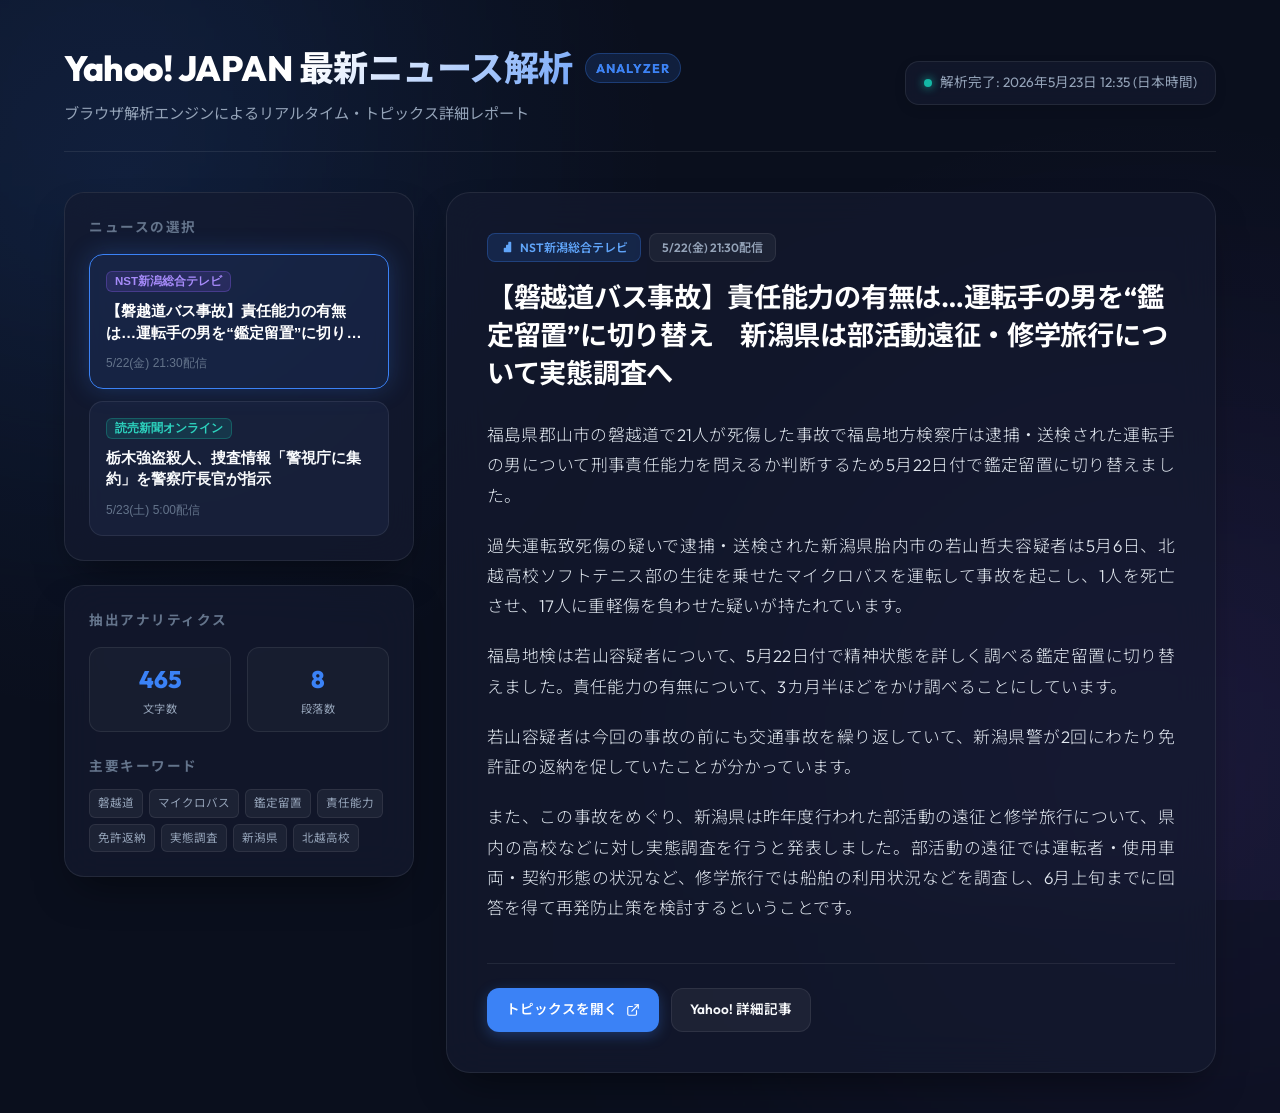
==== index.html @ 715d84bc "Initial commit" ====
<!DOCTYPE html>
<html lang="ja">
<head>
    <meta charset="UTF-8">
    <meta name="viewport" content="width=device-width, initial-scale=1.0">
    <title>Yahoo! JAPAN 最新ニュース解析ポータル</title>
    <!-- Google Fonts -->
    <link rel="preconnect" href="https://fonts.googleapis.com">
    <link rel="preconnect" href="https://fonts.gstatic.com" crossorigin>
    <link href="https://fonts.googleapis.com/css2?family=Noto+Sans+JP:wght@300;400;500;700;900&family=Outfit:wght@300;400;600;800&display=swap" rel="stylesheet">
    <style>
        :root {
            --bg-primary: #0a0f1d;
            --bg-secondary: rgba(20, 27, 47, 0.7);
            --bg-tertiary: rgba(30, 41, 73, 0.5);
            --accent-blue: #3b82f6;
            --accent-teal: #14b8a6;
            --accent-purple: #8b5cf6;
            --text-primary: #f8fafc;
            --text-secondary: #94a3b8;
            --text-muted: #64748b;
            --border-glow: rgba(59, 130, 246, 0.25);
            --border-standard: rgba(255, 255, 255, 0.08);
            --shadow-premium: 0 20px 40px -15px rgba(0, 0, 0, 0.5);
            --transition-smooth: all 0.3s cubic-bezier(0.4, 0, 0.2, 1);
        }

        * {
            margin: 0;
            padding: 0;
            box-sizing: border-box;
        }

        body {
            font-family: 'Outfit', 'Noto Sans JP', sans-serif;
            background-color: var(--bg-primary);
            color: var(--text-primary);
            min-height: 100vh;
            line-height: 1.6;
            overflow-x: hidden;
            background-image: 
                radial-gradient(circle at 10% 20%, rgba(59, 130, 246, 0.08) 0%, transparent 40%),
                radial-gradient(circle at 90% 80%, rgba(139, 92, 246, 0.08) 0%, transparent 45%);
            background-attachment: fixed;
        }

        /* Ambient Glow Objects */
        .ambient-glow-1 {
            position: absolute;
            width: 400px;
            height: 400px;
            background: var(--accent-blue);
            filter: blur(160px);
            opacity: 0.15;
            top: -100px;
            left: -100px;
            pointer-events: none;
            z-index: 0;
        }

        .ambient-glow-2 {
            position: absolute;
            width: 500px;
            height: 500px;
            background: var(--accent-purple);
            filter: blur(200px);
            opacity: 0.12;
            bottom: -150px;
            right: -150px;
            pointer-events: none;
            z-index: 0;
        }

        .container {
            max-width: 1200px;
            margin: 0 auto;
            padding: 40px 24px;
            position: relative;
            z-index: 10;
        }

        /* Header Styles */
        header {
            margin-bottom: 40px;
            display: flex;
            justify-content: space-between;
            align-items: center;
            border-bottom: 1px solid var(--border-standard);
            padding-bottom: 24px;
        }

        .header-title-area h1 {
            font-size: 2.2rem;
            font-weight: 800;
            letter-spacing: -0.5px;
            background: linear-gradient(135deg, #fff 40%, var(--accent-blue) 100%);
            -webkit-background-clip: text;
            -webkit-text-fill-color: transparent;
            display: flex;
            align-items: center;
            gap: 12px;
        }

        .header-title-area h1 span.logo-badge {
            font-size: 0.8rem;
            font-weight: 600;
            padding: 4px 10px;
            border-radius: 99px;
            background: rgba(59, 130, 246, 0.15);
            border: 1px solid rgba(59, 130, 246, 0.3);
            color: var(--accent-blue);
            text-transform: uppercase;
            letter-spacing: 1px;
            -webkit-text-fill-color: initial;
        }

        .header-title-area p {
            color: var(--text-secondary);
            font-size: 0.95rem;
            margin-top: 6px;
        }

        .meta-timestamp {
            background: var(--bg-secondary);
            backdrop-filter: blur(10px);
            border: 1px solid var(--border-standard);
            padding: 10px 18px;
            border-radius: 14px;
            font-size: 0.85rem;
            color: var(--text-secondary);
            display: flex;
            align-items: center;
            gap: 8px;
            box-shadow: 0 4px 12px rgba(0, 0, 0, 0.1);
        }

        .meta-timestamp .pulse-indicator {
            width: 8px;
            height: 8px;
            border-radius: 50%;
            background-color: var(--accent-teal);
            box-shadow: 0 0 10px var(--accent-teal);
            animation: pulse 2s infinite;
        }

        @keyframes pulse {
            0% { transform: scale(0.95); box-shadow: 0 0 0 0 rgba(20, 184, 166, 0.7); }
            70% { transform: scale(1); box-shadow: 0 0 0 8px rgba(20, 184, 166, 0); }
            100% { transform: scale(0.95); box-shadow: 0 0 0 0 rgba(20, 184, 166, 0); }
        }

        /* Dashboard Grid Layout */
        .dashboard-grid {
            display: grid;
            grid-template-columns: 350px 1fr;
            gap: 32px;
            align-items: start;
        }

        /* Left Column: Navigation Sidebar */
        .sidebar {
            display: flex;
            flex-direction: column;
            gap: 24px;
        }

        .news-card-nav {
            background: var(--bg-secondary);
            backdrop-filter: blur(20px);
            border: 1px solid var(--border-standard);
            border-radius: 20px;
            padding: 24px;
            box-shadow: var(--shadow-premium);
        }

        .section-title {
            font-size: 0.85rem;
            text-transform: uppercase;
            letter-spacing: 1.5px;
            color: var(--text-muted);
            margin-bottom: 16px;
            font-weight: 700;
        }

        .news-menu {
            display: flex;
            flex-direction: column;
            gap: 12px;
        }

        .news-item-btn {
            background: var(--bg-tertiary);
            border: 1px solid var(--border-standard);
            border-radius: 14px;
            padding: 16px;
            text-align: left;
            cursor: pointer;
            transition: var(--transition-smooth);
            width: 100%;
            display: flex;
            flex-direction: column;
            gap: 8px;
        }

        .news-item-btn:hover {
            transform: translateY(-2px);
            border-color: rgba(59, 130, 246, 0.4);
            background: rgba(59, 130, 246, 0.05);
            box-shadow: 0 8px 20px rgba(0, 0, 0, 0.15);
        }

        .news-item-btn.active {
            border-color: var(--accent-blue);
            background: rgba(59, 130, 246, 0.1);
            box-shadow: 0 0 25px var(--border-glow);
        }

        .news-item-btn .pub-tag {
            font-size: 0.72rem;
            font-weight: 600;
            padding: 2px 8px;
            border-radius: 6px;
            width: fit-content;
        }

        .news-item-btn.btn-1 .pub-tag {
            background: rgba(139, 92, 246, 0.15);
            border: 1px solid rgba(139, 92, 246, 0.3);
            color: #a78bfa;
        }

        .news-item-btn.btn-2 .pub-tag {
            background: rgba(20, 184, 166, 0.15);
            border: 1px solid rgba(20, 184, 166, 0.3);
            color: #2dd4bf;
        }

        .news-item-btn h3 {
            font-size: 0.95rem;
            font-weight: 600;
            color: var(--text-primary);
            line-height: 1.4;
            display: -webkit-box;
            -webkit-line-clamp: 2;
            -webkit-box-orient: vertical;
            overflow: hidden;
            transition: var(--transition-smooth);
        }

        .news-item-btn.active h3 {
            color: #fff;
        }

        .news-item-btn .date-info {
            font-size: 0.75rem;
            color: var(--text-muted);
            margin-top: 4px;
        }

        /* Analytics Panel in Sidebar */
        .analytics-card {
            background: var(--bg-secondary);
            backdrop-filter: blur(20px);
            border: 1px solid var(--border-standard);
            border-radius: 20px;
            padding: 24px;
            box-shadow: var(--shadow-premium);
        }

        .analytics-stat {
            display: grid;
            grid-template-columns: 1fr 1fr;
            gap: 16px;
            margin-top: 12px;
        }

        .stat-box {
            background: rgba(255, 255, 255, 0.03);
            border: 1px solid var(--border-standard);
            border-radius: 12px;
            padding: 12px;
            text-align: center;
        }

        .stat-box .num {
            font-size: 1.5rem;
            font-weight: 800;
            color: var(--accent-blue);
            font-family: 'Outfit', sans-serif;
        }

        .stat-box .label {
            font-size: 0.7rem;
            color: var(--text-secondary);
            text-transform: uppercase;
            letter-spacing: 0.5px;
            margin-top: 2px;
        }

        .keyword-list {
            display: flex;
            flex-wrap: wrap;
            gap: 6px;
            margin-top: 12px;
        }

        .keyword-badge {
            font-size: 0.72rem;
            padding: 4px 8px;
            border-radius: 6px;
            background: rgba(255, 255, 255, 0.05);
            border: 1px solid var(--border-standard);
            color: var(--text-secondary);
        }

        /* Right Column: News Detail Display */
        .detail-display {
            background: var(--bg-secondary);
            backdrop-filter: blur(20px);
            border: 1px solid var(--border-standard);
            border-radius: 24px;
            padding: 40px;
            box-shadow: var(--shadow-premium);
            min-height: 550px;
            position: relative;
            transition: var(--transition-smooth);
        }

        .detail-article {
            display: none;
            animation: fadeIn 0.4s ease-out forwards;
        }

        .detail-article.active {
            display: block;
        }

        @keyframes fadeIn {
            from { opacity: 0; transform: translateY(8px); }
            to { opacity: 1; transform: translateY(0); }
        }

        .article-header {
            margin-bottom: 28px;
        }

        .article-badges {
            display: flex;
            gap: 8px;
            margin-bottom: 16px;
            align-items: center;
        }

        .badge {
            font-size: 0.75rem;
            font-weight: 600;
            padding: 4px 12px;
            border-radius: 8px;
            display: flex;
            align-items: center;
            gap: 6px;
        }

        .badge-publisher {
            background: rgba(59, 130, 246, 0.15);
            border: 1px solid rgba(59, 130, 246, 0.3);
            color: #60a5fa;
        }

        .badge-date {
            background: rgba(255, 255, 255, 0.05);
            border: 1px solid var(--border-standard);
            color: var(--text-secondary);
        }

        .article-header h2 {
            font-size: 1.7rem;
            font-weight: 700;
            line-height: 1.4;
            color: #fff;
            letter-spacing: -0.3px;
        }

        .article-body {
            color: #e2e8f0;
            font-size: 1.05rem;
            line-height: 1.8;
            letter-spacing: 0.2px;
        }

        .article-body p {
            margin-bottom: 20px;
            font-weight: 300;
            text-align: justify;
        }

        .article-footer {
            margin-top: 40px;
            padding-top: 24px;
            border-top: 1px solid var(--border-standard);
            display: flex;
            justify-content: space-between;
            align-items: center;
            flex-wrap: wrap;
            gap: 16px;
        }

        .link-group {
            display: flex;
            gap: 12px;
        }

        .btn-action {
            display: inline-flex;
            align-items: center;
            gap: 8px;
            padding: 10px 18px;
            border-radius: 12px;
            font-size: 0.85rem;
            font-weight: 600;
            text-decoration: none;
            cursor: pointer;
            transition: var(--transition-smooth);
        }

        .btn-primary {
            background: var(--accent-blue);
            color: #fff;
            border: 1px solid rgba(59, 130, 246, 0.4);
            box-shadow: 0 4px 14px rgba(59, 130, 246, 0.3);
        }

        .btn-primary:hover {
            background: #2563eb;
            transform: translateY(-2px);
            box-shadow: 0 6px 20px rgba(59, 130, 246, 0.4);
        }

        .btn-secondary {
            background: rgba(255, 255, 255, 0.05);
            color: var(--text-primary);
            border: 1px solid var(--border-standard);
        }

        .btn-secondary:hover {
            background: rgba(255, 255, 255, 0.1);
            transform: translateY(-2px);
        }

        /* Responsive Design */
        @media (max-width: 900px) {
            .dashboard-grid {
                grid-template-columns: 1fr;
            }
            .sidebar {
                order: 2;
            }
            .detail-display {
                order: 1;
            }
        }
    </style>
</head>
<body>
    <div class="ambient-glow-1"></div>
    <div class="ambient-glow-2"></div>

    <div class="container">
        <header>
            <div class="header-title-area">
                <h1>Yahoo! JAPAN 最新ニュース解析 <span class="logo-badge">Analyzer</span></h1>
                <p>ブラウザ解析エンジンによるリアルタイム・トピックス詳細レポート</p>
            </div>
            <div class="meta-timestamp">
                <div class="pulse-indicator"></div>
                <span>解析完了: 2026年5月23日 12:35 (日本時間)</span>
            </div>
        </header>

        <div class="dashboard-grid">
            <!-- Navigation Sidebar -->
            <div class="sidebar">
                <div class="news-card-nav">
                    <h2 class="section-title">ニュースの選択</h2>
                    <div class="news-menu">
                        <!-- Button 1 -->
                        <button class="news-item-btn active btn-1" onclick="switchArticle(1)">
                            <div class="pub-tag">NST新潟総合テレビ</div>
                            <h3>【磐越道バス事故】責任能力の有無は…運転手の男を“鑑定留置”に切り替え</h3>
                            <div class="date-info">5/22(金) 21:30配信</div>
                        </button>
                        <!-- Button 2 -->
                        <button class="news-item-btn btn-2" onclick="switchArticle(2)">
                            <div class="pub-tag">読売新聞オンライン</div>
                            <h3>栃木強盗殺人、捜査情報「警視庁に集約」を警察庁長官が指示</h3>
                            <div class="date-info">5/23(土) 5:00配信</div>
                        </button>
                    </div>
                </div>

                <div class="analytics-card">
                    <h2 class="section-title">抽出アナリティクス</h2>
                    <div class="analytics-stat">
                        <div class="stat-box">
                            <div class="num" id="stat-words">465</div>
                            <div class="label">文字数</div>
                        </div>
                        <div class="stat-box">
                            <div class="num" id="stat-paragraphs">8</div>
                            <div class="label">段落数</div>
                        </div>
                    </div>
                    <h2 class="section-title" style="margin-top: 24px; margin-bottom: 8px;">主要キーワード</h2>
                    <div class="keyword-list" id="keyword-container">
                        <!-- Badges will be generated via JavaScript -->
                    </div>
                </div>
            </div>

            <!-- Detail Display Area -->
            <div class="detail-display">
                <!-- Article 1 Content -->
                <div id="article-1" class="detail-article active">
                    <div class="article-header">
                        <div class="article-badges">
                            <div class="badge badge-publisher">
                                <svg width="12" height="12" fill="currentColor" viewBox="0 0 16 16" style="margin-right: 2px;">
                                    <path d="M11 2a1 1 0 0 1 1-1h2a1 1 0 0 1 1 1v12a1 1 0 0 1-1 1h-2a1 1 0 0 1-1-1zm-3 4a1 1 0 0 1 1-1h2a1 1 0 0 1 1 1v8a1 1 0 0 1-1 1H9a1 1 0 0 1-1-1zM5 10a1 1 0 0 1 1-1h2a1 1 0 0 1 1 1v4a1 1 0 0 1-1 1H6a1 1 0 0 1-1-1z"/>
                                </svg>
                                NST新潟総合テレビ
                            </div>
                            <div class="badge badge-date">
                                5/22(金) 21:30配信
                            </div>
                        </div>
                        <h2>【磐越道バス事故】責任能力の有無は…運転手の男を“鑑定留置”に切り替え　新潟県は部活動遠征・修学旅行について実態調査へ</h2>
                    </div>
                    <div class="article-body">
                        <p>福島県郡山市の磐越道で21人が死傷した事故で福島地方検察庁は逮捕・送検された運転手の男について刑事責任能力を問えるか判断するため5月22日付で鑑定留置に切り替えました。</p>
                        <p>過失運転致死傷の疑いで逮捕・送検された新潟県胎内市の若山哲夫容疑者は5月6日、北越高校ソフトテニス部の生徒を乗せたマイクロバスを運転して事故を起こし、1人を死亡させ、17人に重軽傷を負わせた疑いが持たれています。</p>
                        <p>福島地検は若山容疑者について、5月22日付で精神状態を詳しく調べる鑑定留置に切り替えました。責任能力の有無について、3カ月半ほどをかけ調べることにしています。</p>
                        <p>若山容疑者は今回の事故の前にも交通事故を繰り返していて、新潟県警が2回にわたり免許証の返納を促していたことが分かっています。</p>
                        <p>また、この事故をめぐり、新潟県は昨年度行われた部活動の遠征と修学旅行について、県内の高校などに対し実態調査を行うと発表しました。部活動の遠征では運転者・使用車両・契約形態の状況など、修学旅行では船舶の利用状況などを調査し、6月上旬までに回答を得て再発防止策を検討するということです。</p>
                    </div>
                    <div class="article-footer">
                        <div class="link-group">
                            <a href="https://news.yahoo.co.jp/pickup/6581328" target="_blank" class="btn-action btn-primary">
                                トピックスを開く
                                <svg width="14" height="14" viewBox="0 0 24 24" fill="none" stroke="currentColor" stroke-width="2" stroke-linecap="round" stroke-linejoin="round"><path d="M18 13v6a2 2 0 0 1-2 2H5a2 2 0 0 1-2-2V8a2 2 0 0 1 2-2h6"></path><polyline points="15 3 21 3 21 9"></polyline><line x1="10" y1="14" x2="21" y2="3"></line></svg>
                            </a>
                            <a href="https://news.yahoo.co.jp/articles/336f7add9de71401f912322a828173f405512eae" target="_blank" class="btn-action btn-secondary">
                                Yahoo! 詳細記事
                            </a>
                        </div>
                    </div>
                </div>

                <!-- Article 2 Content -->
                <div id="article-2" class="detail-article">
                    <div class="article-header">
                        <div class="article-badges">
                            <div class="badge badge-publisher" style="background: rgba(20, 184, 166, 0.15); border-color: rgba(20, 184, 166, 0.3); color: #2dd4bf;">
                                <svg width="12" height="12" fill="currentColor" viewBox="0 0 16 16" style="margin-right: 2px;">
                                    <path d="M11 2a1 1 0 0 1 1-1h2a1 1 0 0 1 1 1v12a1 1 0 0 1-1 1h-2a1 1 0 0 1-1-1zm-3 4a1 1 0 0 1 1-1h2a1 1 0 0 1 1 1v8a1 1 0 0 1-1 1H9a1 1 0 0 1-1-1zM5 10a1 1 0 0 1 1-1h2a1 1 0 0 1 1 1v4a1 1 0 0 1-1 1H6a1 1 0 0 1-1-1z"/>
                                </svg>
                                読売新聞オンライン
                            </div>
                            <div class="badge badge-date">
                                5/23(土) 5:00配信
                            </div>
                        </div>
                        <h2>栃木強盗殺人、捜査情報「警視庁に集約」を警察庁長官が指示…早期の全容解明へ極めて異例の対応</h2>
                    </div>
                    <div class="article-body">
                        <p>栃木県上三川（かみのかわ）町で親子３人が死傷した強盗殺人事件で、警察庁の楠芳伸長官が２２日、警察法に基づき、関連する捜査情報を警視庁に集約するよう指示したことがわかった。強盗殺人事件では極めて異例の対応で、警察の総力を挙げ、押収したスマートフォンの解析や事件の背後関係などの分析を急ぎ、早期の全容解明を目指す。</p>
                        <p>同法はオウム真理教による１９９５年の地下鉄サリン事件などを教訓に翌９６年に改正され、重大事件については、長官の指示で都道府県警が管轄外の事件も捜査を展開できるようになった。</p>
                        <p>警察は今回の事件後、現場から逃走した車両が県外に出たことから、栃木県警に加え、神奈川県警や警視庁なども連携して追跡。逃走車両を特定し、実行役の高校生４人の逮捕につなげた。その後、現場の指示役とみられる夫婦も逮捕し、事件に至った経緯を調べている。</p>
                        <p>警察庁は強盗殺人事件で高校生４人が逮捕され、大きな社会問題に発展している事態を重視。指示役「ルフィ」らによる広域強盗事件など「匿名・流動型犯罪グループ（匿流（トクリュウ））」に対する捜査の経験が豊富な警視庁の投入が不可欠と判断した。</p>
                    </div>
                    <div class="article-footer">
                        <div class="link-group">
                            <a href="https://news.yahoo.co.jp/pickup/6581342" target="_blank" class="btn-action btn-primary" style="background: var(--accent-teal); border-color: rgba(20, 184, 166, 0.4); box-shadow: 0 4px 14px rgba(20, 184, 166, 0.3);">
                                トピックスを開く
                                <svg width="14" height="14" viewBox="0 0 24 24" fill="none" stroke="currentColor" stroke-width="2" stroke-linecap="round" stroke-linejoin="round"><path d="M18 13v6a2 2 0 0 1-2 2H5a2 2 0 0 1-2-2V8a2 2 0 0 1 2-2h6"></path><polyline points="15 3 21 3 21 9"></polyline><line x1="10" y1="14" x2="21" y2="3"></line></svg>
                            </a>
                            <a href="https://news.yahoo.co.jp/articles/8aa652ec2daebc9e6a87c2f7e63b48785dbfeb3a" target="_blank" class="btn-action btn-secondary">
                                Yahoo! 詳細記事
                            </a>
                        </div>
                    </div>
                </div>
            </div>
        </div>
    </div>

    <script>
        const analyticsData = {
            1: {
                words: 465,
                paragraphs: 5,
                keywords: ["磐越道", "マイクロバス", "鑑定留置", "責任能力", "免許返納", "実態調査", "新潟県", "北越高校"]
            },
            2: {
                words: 504,
                paragraphs: 4,
                keywords: ["強盗殺人", "警視庁", "警察庁長官", "匿流(トクリュウ)", "警察法", "スマホ解析", "ルフィ", "異例対応"]
            }
        };

        function populateKeywords(keywords) {
            const container = document.getElementById("keyword-container");
            container.innerHTML = "";
            keywords.forEach(kw => {
                const badge = document.createElement("span");
                badge.className = "keyword-badge";
                badge.textContent = kw;
                container.appendChild(badge);
            });
        }

        function switchArticle(id) {
            // Update active states in button list
            document.querySelectorAll(".news-item-btn").forEach((btn, idx) => {
                if (idx + 1 === id) {
                    btn.classList.add("active");
                } else {
                    btn.classList.remove("active");
                }
            });

            // Update active article display
            document.querySelectorAll(".detail-article").forEach(article => {
                article.classList.remove("active");
            });
            document.getElementById(`article-${id}`).classList.add("active");

            // Update statistics smoothly
            const data = analyticsData[id];
            
            // Count animation for words
            animateValue("stat-words", parseInt(document.getElementById("stat-words").textContent), data.words, 400);
            // Count animation for paragraphs
            animateValue("stat-paragraphs", parseInt(document.getElementById("stat-paragraphs").textContent), data.paragraphs, 400);

            // Keywords
            populateKeywords(data.keywords);
        }

        function animateValue(objId, start, end, duration) {
            const obj = document.getElementById(objId);
            if (start === end) return;
            const range = end - start;
            let current = start;
            const increment = end > start ? 1 : -1;
            const stepTime = Math.abs(Math.floor(duration / range));
            
            // Limit minimum interval time to 15ms to keep it smooth
            const timer = setInterval(function() {
                current += increment;
                obj.textContent = current;
                if (current === end) {
                    clearInterval(timer);
                }
            }, Math.max(stepTime, 15));
        }

        // Initialize with article 1 keywords
        populateKeywords(analyticsData[1].keywords);
    </script>
</body>
</html>
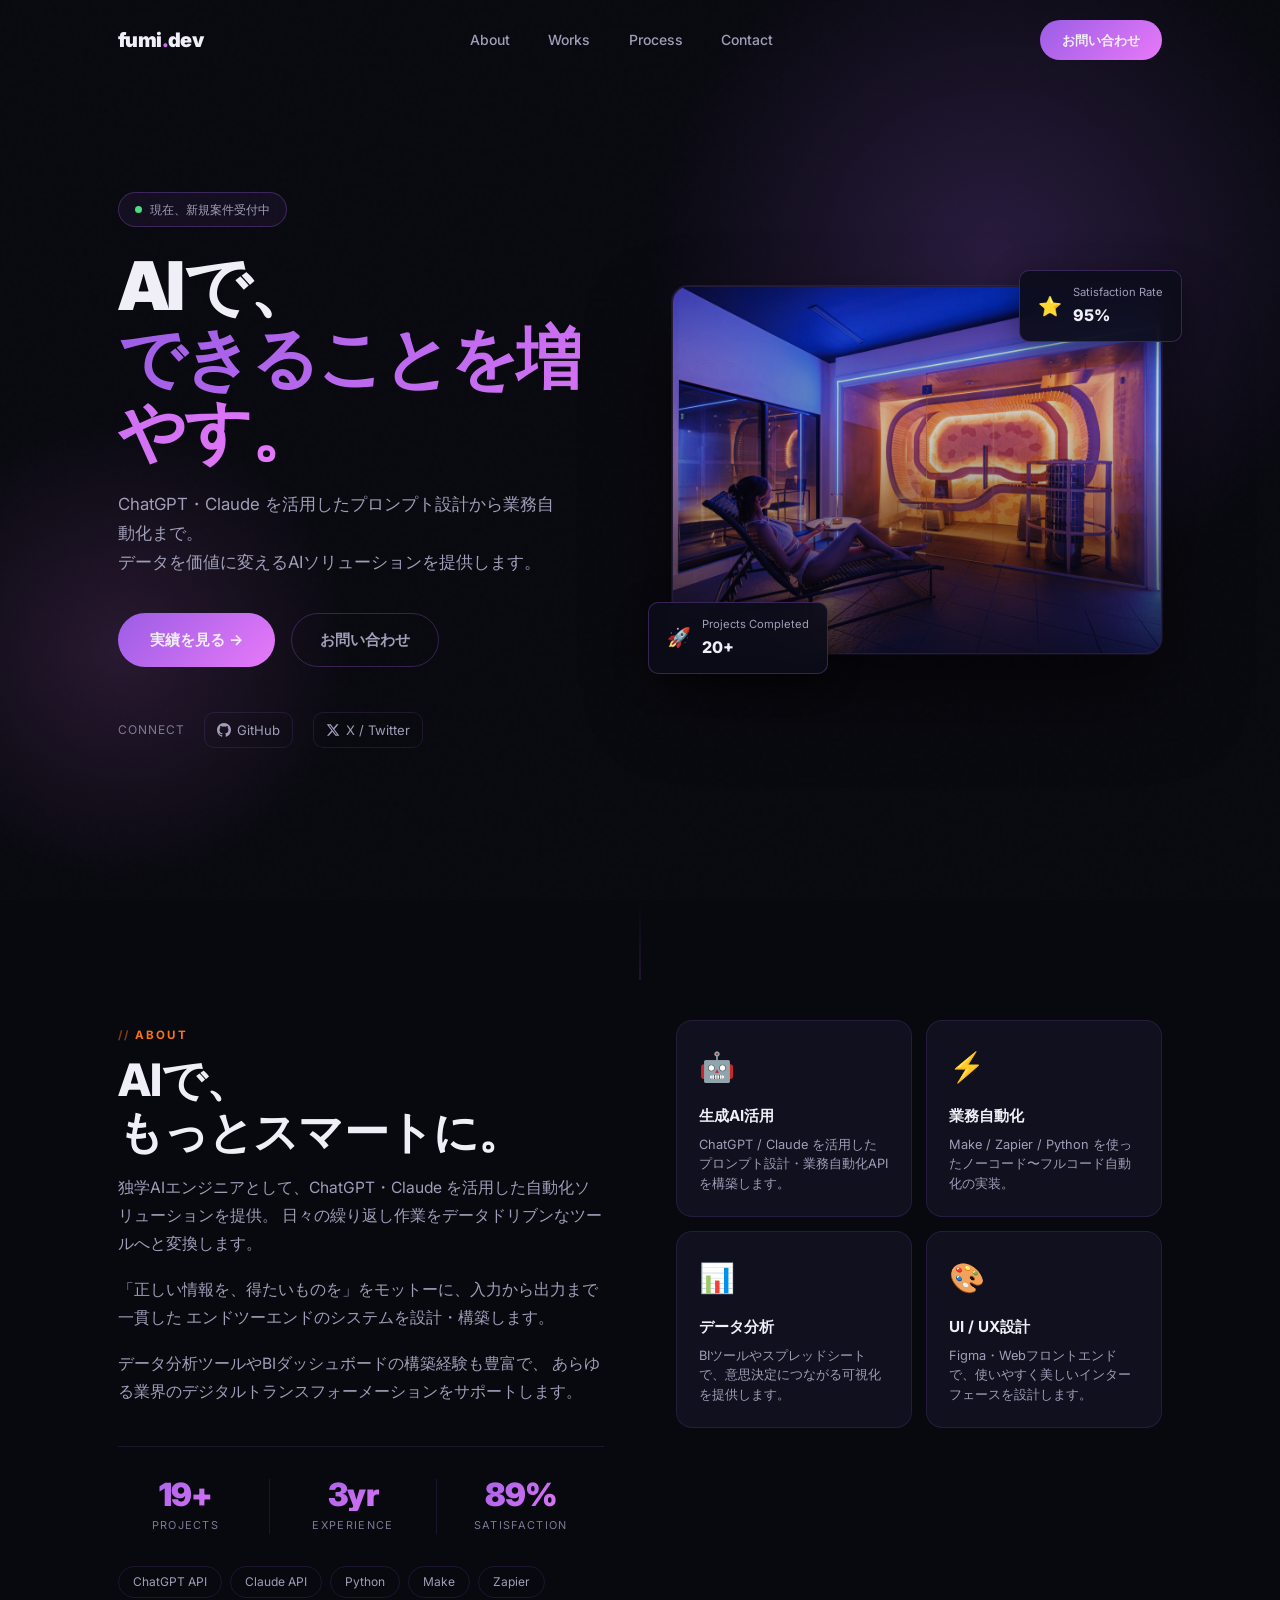
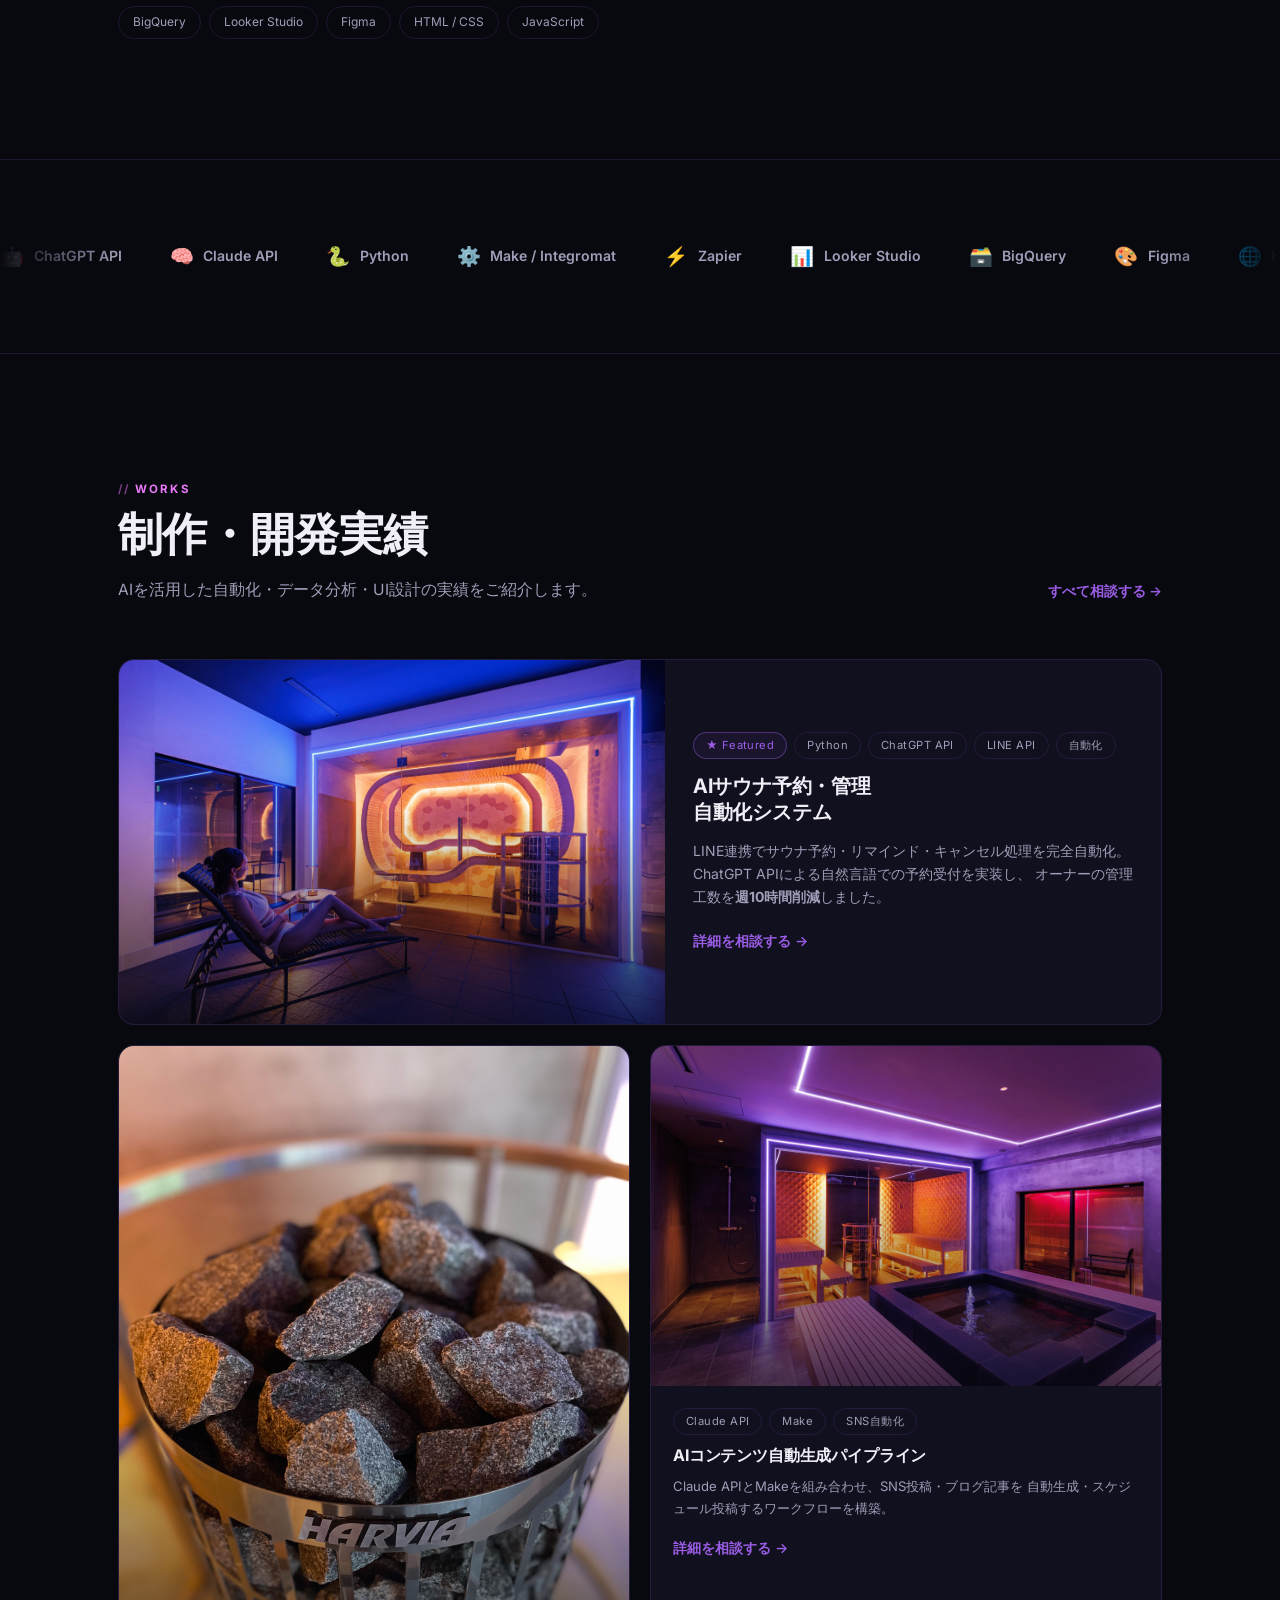
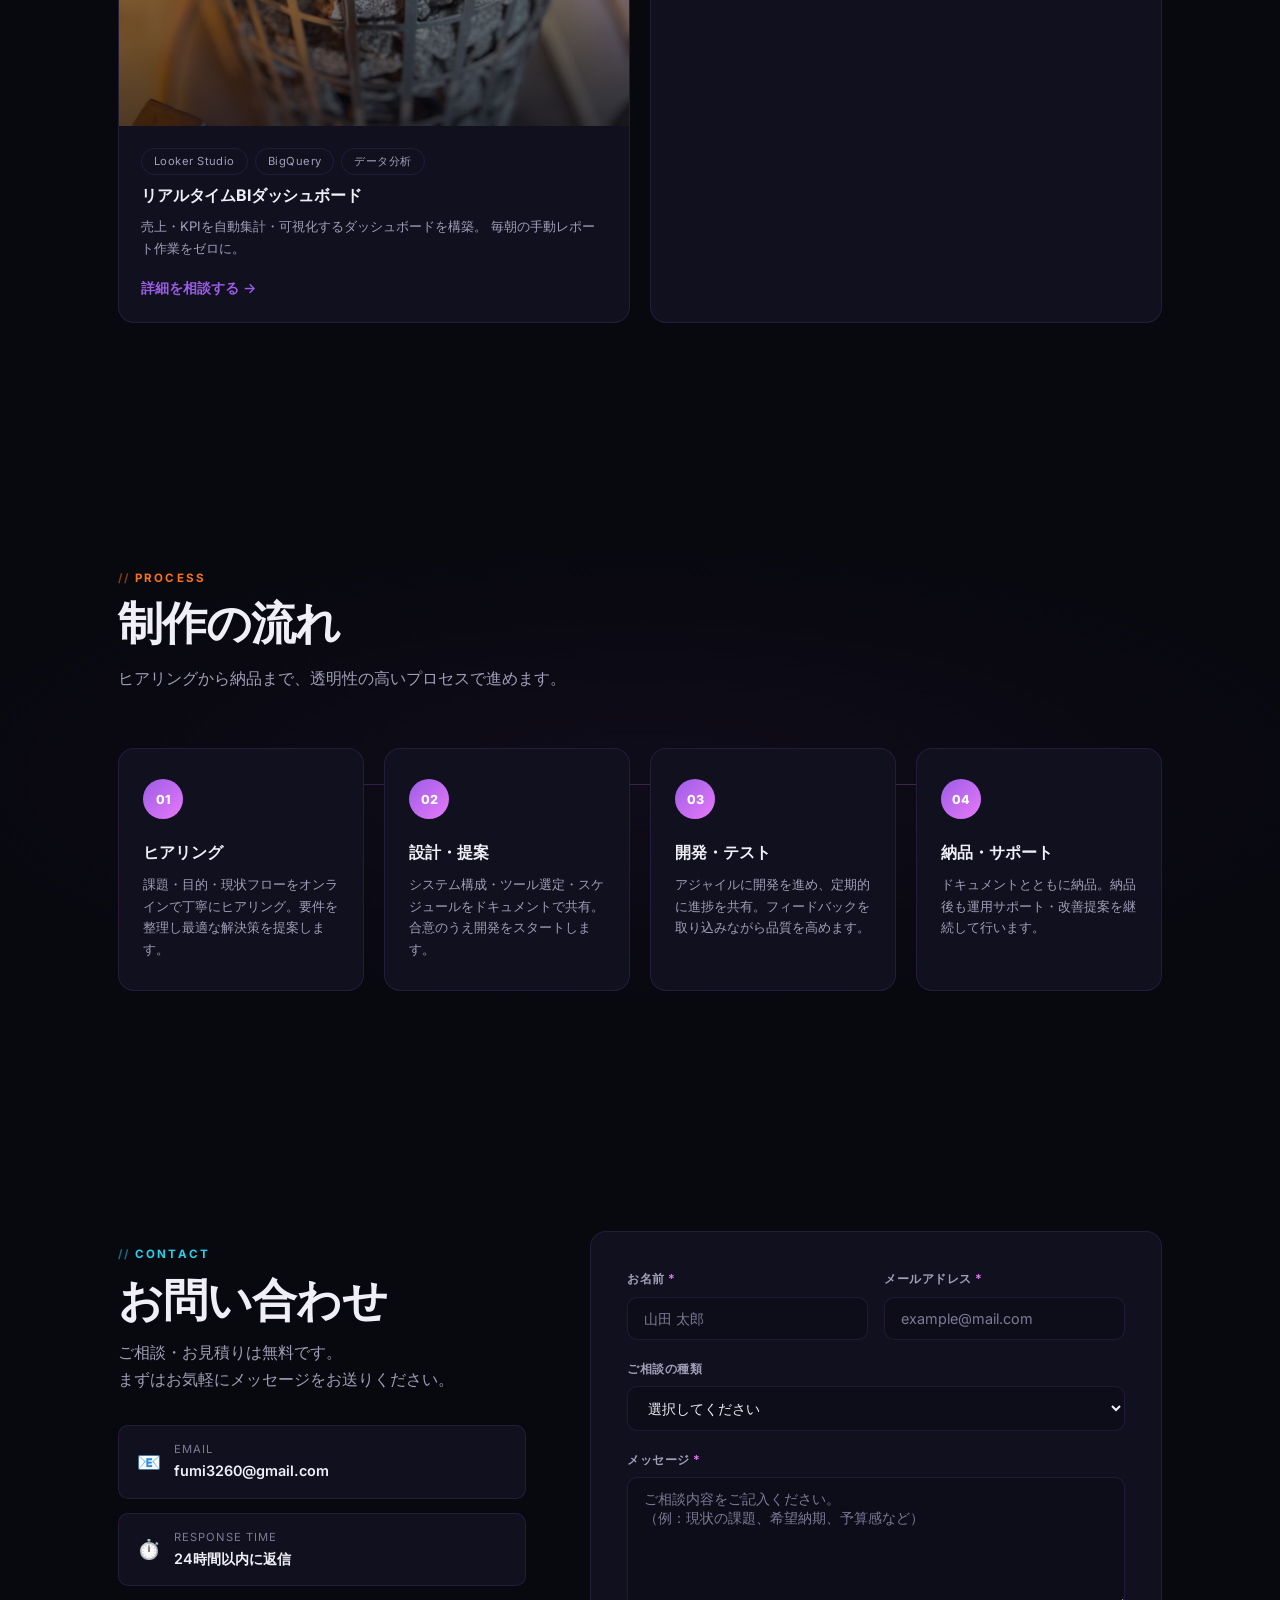
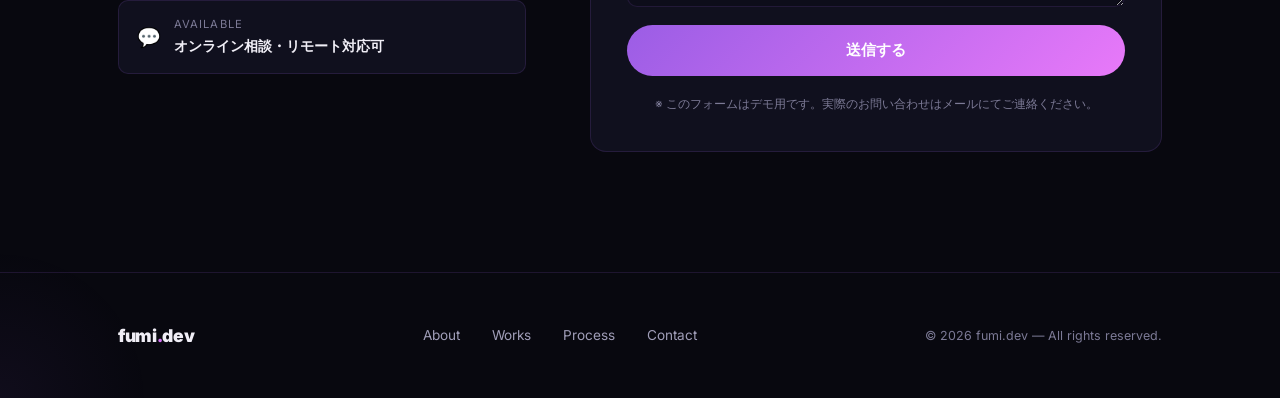
==== commit cff1f214: "Add files via upload" ====
--- a/index.html
+++ b/index.html
@@ -1,671 +1,474 @@
 <!DOCTYPE html>
 <html lang="ja">
 <head>
-    <meta charset="UTF-8">
-    <meta name="viewport" content="width=device-width, initial-scale=1.0">
-    <title>Yahoo! JAPAN 最新ニュース解析ポータル</title>
-    <!-- Google Fonts -->
-    <link rel="preconnect" href="https://fonts.googleapis.com">
-    <link rel="preconnect" href="https://fonts.gstatic.com" crossorigin>
-    <link href="https://fonts.googleapis.com/css2?family=Noto+Sans+JP:wght@300;400;500;700;900&family=Outfit:wght@300;400;600;800&display=swap" rel="stylesheet">
-    <style>
-        :root {
-            --bg-primary: #0a0f1d;
-            --bg-secondary: rgba(20, 27, 47, 0.7);
-            --bg-tertiary: rgba(30, 41, 73, 0.5);
-            --accent-blue: #3b82f6;
-            --accent-teal: #14b8a6;
-            --accent-purple: #8b5cf6;
-            --text-primary: #f8fafc;
-            --text-secondary: #94a3b8;
-            --text-muted: #64748b;
-            --border-glow: rgba(59, 130, 246, 0.25);
-            --border-standard: rgba(255, 255, 255, 0.08);
-            --shadow-premium: 0 20px 40px -15px rgba(0, 0, 0, 0.5);
-            --transition-smooth: all 0.3s cubic-bezier(0.4, 0, 0.2, 1);
-        }
-
-        * {
-            margin: 0;
-            padding: 0;
-            box-sizing: border-box;
-        }
-
-        body {
-            font-family: 'Outfit', 'Noto Sans JP', sans-serif;
-            background-color: var(--bg-primary);
-            color: var(--text-primary);
-            min-height: 100vh;
-            line-height: 1.6;
-            overflow-x: hidden;
-            background-image: 
-                radial-gradient(circle at 10% 20%, rgba(59, 130, 246, 0.08) 0%, transparent 40%),
-                radial-gradient(circle at 90% 80%, rgba(139, 92, 246, 0.08) 0%, transparent 45%);
-            background-attachment: fixed;
-        }
-
-        /* Ambient Glow Objects */
-        .ambient-glow-1 {
-            position: absolute;
-            width: 400px;
-            height: 400px;
-            background: var(--accent-blue);
-            filter: blur(160px);
-            opacity: 0.15;
-            top: -100px;
-            left: -100px;
-            pointer-events: none;
-            z-index: 0;
-        }
-
-        .ambient-glow-2 {
-            position: absolute;
-            width: 500px;
-            height: 500px;
-            background: var(--accent-purple);
-            filter: blur(200px);
-            opacity: 0.12;
-            bottom: -150px;
-            right: -150px;
-            pointer-events: none;
-            z-index: 0;
-        }
-
-        .container {
-            max-width: 1200px;
-            margin: 0 auto;
-            padding: 40px 24px;
-            position: relative;
-            z-index: 10;
-        }
-
-        /* Header Styles */
-        header {
-            margin-bottom: 40px;
-            display: flex;
-            justify-content: space-between;
-            align-items: center;
-            border-bottom: 1px solid var(--border-standard);
-            padding-bottom: 24px;
-        }
-
-        .header-title-area h1 {
-            font-size: 2.2rem;
-            font-weight: 800;
-            letter-spacing: -0.5px;
-            background: linear-gradient(135deg, #fff 40%, var(--accent-blue) 100%);
-            -webkit-background-clip: text;
-            -webkit-text-fill-color: transparent;
-            display: flex;
-            align-items: center;
-            gap: 12px;
-        }
-
-        .header-title-area h1 span.logo-badge {
-            font-size: 0.8rem;
-            font-weight: 600;
-            padding: 4px 10px;
-            border-radius: 99px;
-            background: rgba(59, 130, 246, 0.15);
-            border: 1px solid rgba(59, 130, 246, 0.3);
-            color: var(--accent-blue);
-            text-transform: uppercase;
-            letter-spacing: 1px;
-            -webkit-text-fill-color: initial;
-        }
-
-        .header-title-area p {
-            color: var(--text-secondary);
-            font-size: 0.95rem;
-            margin-top: 6px;
-        }
-
-        .meta-timestamp {
-            background: var(--bg-secondary);
-            backdrop-filter: blur(10px);
-            border: 1px solid var(--border-standard);
-            padding: 10px 18px;
-            border-radius: 14px;
-            font-size: 0.85rem;
-            color: var(--text-secondary);
-            display: flex;
-            align-items: center;
-            gap: 8px;
-            box-shadow: 0 4px 12px rgba(0, 0, 0, 0.1);
-        }
-
-        .meta-timestamp .pulse-indicator {
-            width: 8px;
-            height: 8px;
-            border-radius: 50%;
-            background-color: var(--accent-teal);
-            box-shadow: 0 0 10px var(--accent-teal);
-            animation: pulse 2s infinite;
-        }
-
-        @keyframes pulse {
-            0% { transform: scale(0.95); box-shadow: 0 0 0 0 rgba(20, 184, 166, 0.7); }
-            70% { transform: scale(1); box-shadow: 0 0 0 8px rgba(20, 184, 166, 0); }
-            100% { transform: scale(0.95); box-shadow: 0 0 0 0 rgba(20, 184, 166, 0); }
-        }
-
-        /* Dashboard Grid Layout */
-        .dashboard-grid {
-            display: grid;
-            grid-template-columns: 350px 1fr;
-            gap: 32px;
-            align-items: start;
-        }
-
-        /* Left Column: Navigation Sidebar */
-        .sidebar {
-            display: flex;
-            flex-direction: column;
-            gap: 24px;
-        }
-
-        .news-card-nav {
-            background: var(--bg-secondary);
-            backdrop-filter: blur(20px);
-            border: 1px solid var(--border-standard);
-            border-radius: 20px;
-            padding: 24px;
-            box-shadow: var(--shadow-premium);
-        }
-
-        .section-title {
-            font-size: 0.85rem;
-            text-transform: uppercase;
-            letter-spacing: 1.5px;
-            color: var(--text-muted);
-            margin-bottom: 16px;
-            font-weight: 700;
-        }
-
-        .news-menu {
-            display: flex;
-            flex-direction: column;
-            gap: 12px;
-        }
-
-        .news-item-btn {
-            background: var(--bg-tertiary);
-            border: 1px solid var(--border-standard);
-            border-radius: 14px;
-            padding: 16px;
-            text-align: left;
-            cursor: pointer;
-            transition: var(--transition-smooth);
-            width: 100%;
-            display: flex;
-            flex-direction: column;
-            gap: 8px;
-        }
-
-        .news-item-btn:hover {
-            transform: translateY(-2px);
-            border-color: rgba(59, 130, 246, 0.4);
-            background: rgba(59, 130, 246, 0.05);
-            box-shadow: 0 8px 20px rgba(0, 0, 0, 0.15);
-        }
-
-        .news-item-btn.active {
-            border-color: var(--accent-blue);
-            background: rgba(59, 130, 246, 0.1);
-            box-shadow: 0 0 25px var(--border-glow);
-        }
-
-        .news-item-btn .pub-tag {
-            font-size: 0.72rem;
-            font-weight: 600;
-            padding: 2px 8px;
-            border-radius: 6px;
-            width: fit-content;
-        }
-
-        .news-item-btn.btn-1 .pub-tag {
-            background: rgba(139, 92, 246, 0.15);
-            border: 1px solid rgba(139, 92, 246, 0.3);
-            color: #a78bfa;
-        }
-
-        .news-item-btn.btn-2 .pub-tag {
-            background: rgba(20, 184, 166, 0.15);
-            border: 1px solid rgba(20, 184, 166, 0.3);
-            color: #2dd4bf;
-        }
-
-        .news-item-btn h3 {
-            font-size: 0.95rem;
-            font-weight: 600;
-            color: var(--text-primary);
-            line-height: 1.4;
-            display: -webkit-box;
-            -webkit-line-clamp: 2;
-            -webkit-box-orient: vertical;
-            overflow: hidden;
-            transition: var(--transition-smooth);
-        }
-
-        .news-item-btn.active h3 {
-            color: #fff;
-        }
-
-        .news-item-btn .date-info {
-            font-size: 0.75rem;
-            color: var(--text-muted);
-            margin-top: 4px;
-        }
-
-        /* Analytics Panel in Sidebar */
-        .analytics-card {
-            background: var(--bg-secondary);
-            backdrop-filter: blur(20px);
-            border: 1px solid var(--border-standard);
-            border-radius: 20px;
-            padding: 24px;
-            box-shadow: var(--shadow-premium);
-        }
-
-        .analytics-stat {
-            display: grid;
-            grid-template-columns: 1fr 1fr;
-            gap: 16px;
-            margin-top: 12px;
-        }
-
-        .stat-box {
-            background: rgba(255, 255, 255, 0.03);
-            border: 1px solid var(--border-standard);
-            border-radius: 12px;
-            padding: 12px;
-            text-align: center;
-        }
-
-        .stat-box .num {
-            font-size: 1.5rem;
-            font-weight: 800;
-            color: var(--accent-blue);
-            font-family: 'Outfit', sans-serif;
-        }
-
-        .stat-box .label {
-            font-size: 0.7rem;
-            color: var(--text-secondary);
-            text-transform: uppercase;
-            letter-spacing: 0.5px;
-            margin-top: 2px;
-        }
-
-        .keyword-list {
-            display: flex;
-            flex-wrap: wrap;
-            gap: 6px;
-            margin-top: 12px;
-        }
-
-        .keyword-badge {
-            font-size: 0.72rem;
-            padding: 4px 8px;
-            border-radius: 6px;
-            background: rgba(255, 255, 255, 0.05);
-            border: 1px solid var(--border-standard);
-            color: var(--text-secondary);
-        }
-
-        /* Right Column: News Detail Display */
-        .detail-display {
-            background: var(--bg-secondary);
-            backdrop-filter: blur(20px);
-            border: 1px solid var(--border-standard);
-            border-radius: 24px;
-            padding: 40px;
-            box-shadow: var(--shadow-premium);
-            min-height: 550px;
-            position: relative;
-            transition: var(--transition-smooth);
-        }
-
-        .detail-article {
-            display: none;
-            animation: fadeIn 0.4s ease-out forwards;
-        }
-
-        .detail-article.active {
-            display: block;
-        }
-
-        @keyframes fadeIn {
-            from { opacity: 0; transform: translateY(8px); }
-            to { opacity: 1; transform: translateY(0); }
-        }
-
-        .article-header {
-            margin-bottom: 28px;
-        }
-
-        .article-badges {
-            display: flex;
-            gap: 8px;
-            margin-bottom: 16px;
-            align-items: center;
-        }
-
-        .badge {
-            font-size: 0.75rem;
-            font-weight: 600;
-            padding: 4px 12px;
-            border-radius: 8px;
-            display: flex;
-            align-items: center;
-            gap: 6px;
-        }
-
-        .badge-publisher {
-            background: rgba(59, 130, 246, 0.15);
-            border: 1px solid rgba(59, 130, 246, 0.3);
-            color: #60a5fa;
-        }
-
-        .badge-date {
-            background: rgba(255, 255, 255, 0.05);
-            border: 1px solid var(--border-standard);
-            color: var(--text-secondary);
-        }
-
-        .article-header h2 {
-            font-size: 1.7rem;
-            font-weight: 700;
-            line-height: 1.4;
-            color: #fff;
-            letter-spacing: -0.3px;
-        }
-
-        .article-body {
-            color: #e2e8f0;
-            font-size: 1.05rem;
-            line-height: 1.8;
-            letter-spacing: 0.2px;
-        }
-
-        .article-body p {
-            margin-bottom: 20px;
-            font-weight: 300;
-            text-align: justify;
-        }
-
-        .article-footer {
-            margin-top: 40px;
-            padding-top: 24px;
-            border-top: 1px solid var(--border-standard);
-            display: flex;
-            justify-content: space-between;
-            align-items: center;
-            flex-wrap: wrap;
-            gap: 16px;
-        }
-
-        .link-group {
-            display: flex;
-            gap: 12px;
-        }
-
-        .btn-action {
-            display: inline-flex;
-            align-items: center;
-            gap: 8px;
-            padding: 10px 18px;
-            border-radius: 12px;
-            font-size: 0.85rem;
-            font-weight: 600;
-            text-decoration: none;
-            cursor: pointer;
-            transition: var(--transition-smooth);
-        }
-
-        .btn-primary {
-            background: var(--accent-blue);
-            color: #fff;
-            border: 1px solid rgba(59, 130, 246, 0.4);
-            box-shadow: 0 4px 14px rgba(59, 130, 246, 0.3);
-        }
-
-        .btn-primary:hover {
-            background: #2563eb;
-            transform: translateY(-2px);
-            box-shadow: 0 6px 20px rgba(59, 130, 246, 0.4);
-        }
-
-        .btn-secondary {
-            background: rgba(255, 255, 255, 0.05);
-            color: var(--text-primary);
-            border: 1px solid var(--border-standard);
-        }
-
-        .btn-secondary:hover {
-            background: rgba(255, 255, 255, 0.1);
-            transform: translateY(-2px);
-        }
-
-        /* Responsive Design */
-        @media (max-width: 900px) {
-            .dashboard-grid {
-                grid-template-columns: 1fr;
-            }
-            .sidebar {
-                order: 2;
-            }
-            .detail-display {
-                order: 1;
-            }
-        }
-    </style>
+  <meta charset="UTF-8" />
+  <meta name="viewport" content="width=device-width, initial-scale=1.0" />
+  <title>Fumi | AI・自動化ポートフォリオ</title>
+  <meta name="description" content="AIエンジニア・自動化エキスパートのポートフォリオ。ChatGPT/Claude活用・業務自動化・BIダッシュボード・UI/UXデザイン。" />
+
+  <!-- OGP -->
+  <meta property="og:title"       content="Fumi | AI・自動化ポートフォリオ" />
+  <meta property="og:description" content="ChatGPT/Claude を活用したプロンプト設計から業務自動化まで。データを価値に変えるAIソリューション。" />
+  <meta property="og:type"        content="website" />
+  <meta property="og:image"       content="IMG_5046.JPG" />
+
+  <!-- Fonts -->
+  <link rel="preconnect" href="https://fonts.googleapis.com" />
+  <link rel="preconnect" href="https://fonts.gstatic.com" crossorigin />
+  <link href="https://fonts.googleapis.com/css2?family=Inter:wght@400;500;600;700;800;900&display=swap" rel="stylesheet" />
+
+  <link rel="stylesheet" href="style.css" />
 </head>
 <body>
-    <div class="ambient-glow-1"></div>
-    <div class="ambient-glow-2"></div>
-
-    <div class="container">
-        <header>
-            <div class="header-title-area">
-                <h1>Yahoo! JAPAN 最新ニュース解析 <span class="logo-badge">Analyzer</span></h1>
-                <p>ブラウザ解析エンジンによるリアルタイム・トピックス詳細レポート</p>
+
+<!-- Scroll progress bar -->
+<div id="progress-bar"></div>
+
+<!-- ====================================================
+     NAV
+===================================================== -->
+<nav id="nav">
+  <div class="wrap nav-inner">
+    <a href="#hero" class="logo">fumi<em>.</em>dev</a>
+
+    <ul class="nav-links">
+      <li><a href="#about">About</a></li>
+      <li><a href="#works">Works</a></li>
+      <li><a href="#process">Process</a></li>
+      <li><a href="#contact">Contact</a></li>
+    </ul>
+
+    <a href="#contact" class="nav-cta">お問い合わせ</a>
+
+    <button class="hamburger" aria-label="メニューを開く" aria-expanded="false">
+      <span></span><span></span><span></span>
+    </button>
+  </div>
+</nav>
+
+<!-- Mobile fullscreen menu -->
+<div id="mobile-menu" role="dialog" aria-modal="true">
+  <a href="#about">About</a>
+  <a href="#works">Works</a>
+  <a href="#process">Process</a>
+  <a href="#contact">Contact</a>
+  <a href="#contact" class="btn-primary" style="font-size:.95rem;padding:14px 36px;border-radius:999px;">お問い合わせ</a>
+</div>
+
+<!-- ====================================================
+     HERO
+===================================================== -->
+<section id="hero">
+  <div class="hero-bg" aria-hidden="true"></div>
+  <div class="hero-bg-noise" aria-hidden="true"></div>
+
+  <div class="wrap">
+    <div class="hero-inner">
+
+      <!-- Left: copy -->
+      <div class="fi">
+        <div class="hero-badge">
+          <span class="live-dot"></span>
+          現在、新規案件受付中
+        </div>
+
+        <h1 class="hero-title">
+          AIで、<br>
+          <span class="grad-text" id="typing-text">できることを増やす。</span><span class="cursor" aria-hidden="true"></span>
+        </h1>
+
+        <p class="hero-desc">
+          ChatGPT・Claude を活用したプロンプト設計から業務自動化まで。<br>
+          データを価値に変えるAIソリューションを提供します。
+        </p>
+
+        <div class="hero-btns">
+          <a href="#works"   class="btn-primary">実績を見る →</a>
+          <a href="#contact" class="btn-outline">お問い合わせ</a>
+        </div>
+
+        <div class="hero-socials">
+          <span>Connect</span>
+          <a href="https://github.com" target="_blank" rel="noopener" class="social-link">
+            <svg viewBox="0 0 24 24" fill="currentColor"><path d="M12 0C5.37 0 0 5.37 0 12c0 5.3 3.438 9.8 8.205 11.385.6.113.82-.258.82-.577 0-.285-.01-1.04-.015-2.04-3.338.724-4.042-1.61-4.042-1.61C4.422 18.07 3.633 17.7 3.633 17.7c-1.087-.744.084-.729.084-.729 1.205.084 1.838 1.236 1.838 1.236 1.07 1.835 2.809 1.305 3.495.998.108-.776.417-1.305.76-1.605-2.665-.3-5.466-1.332-5.466-5.93 0-1.31.465-2.38 1.235-3.22-.135-.303-.54-1.523.105-3.176 0 0 1.005-.322 3.3 1.23.96-.267 1.98-.399 3-.405 1.02.006 2.04.138 3 .405 2.28-1.552 3.285-1.23 3.285-1.23.645 1.653.24 2.873.12 3.176.765.84 1.23 1.91 1.23 3.22 0 4.61-2.805 5.625-5.475 5.92.42.36.81 1.096.81 2.22 0 1.606-.015 2.896-.015 3.286 0 .315.21.69.825.57C20.565 21.795 24 17.295 24 12c0-6.63-5.37-12-12-12"/></svg>
+            GitHub
+          </a>
+          <a href="https://twitter.com" target="_blank" rel="noopener" class="social-link">
+            <svg viewBox="0 0 24 24" fill="currentColor"><path d="M18.244 2.25h3.308l-7.227 8.26 8.502 11.24H16.17l-5.214-6.817L4.99 21.75H1.68l7.73-8.835L1.254 2.25H8.08l4.713 6.231zm-1.161 17.52h1.833L7.084 4.126H5.117z"/></svg>
+            X / Twitter
+          </a>
+        </div>
+      </div>
+
+      <!-- Right: visual -->
+      <div class="hero-visual fi d2">
+        <div class="hero-img-card">
+          <img src="IMG_5046.JPG" alt="ポートフォリオイメージ" loading="eager" />
+          <div class="work-overlay" aria-hidden="true"></div>
+        </div>
+
+        <!-- floating stat cards -->
+        <div class="float-card float-card-a">
+          <span class="float-icon">🚀</span>
+          <div>
+            <div class="float-label">Projects Completed</div>
+            <div class="float-val">20+</div>
+          </div>
+        </div>
+        <div class="float-card float-card-b">
+          <span class="float-icon">⭐</span>
+          <div>
+            <div class="float-label">Satisfaction Rate</div>
+            <div class="float-val">95%</div>
+          </div>
+        </div>
+      </div>
+
+    </div>
+  </div>
+</section>
+
+<!-- ====================================================
+     ABOUT
+===================================================== -->
+<section id="about">
+  <div class="wrap">
+    <div class="about-grid">
+
+      <!-- Left: text -->
+      <div class="fi">
+        <p class="eyebrow eyebrow-o">About</p>
+        <h2 class="sec-title">AIで、<br>もっとスマートに。</h2>
+        <div class="about-text">
+          <p>
+            独学AIエンジニアとして、ChatGPT・Claude を活用した自動化ソリューションを提供。
+            日々の繰り返し作業をデータドリブンなツールへと変換します。
+          </p>
+          <p>
+            「正しい情報を、得たいものを」をモットーに、入力から出力まで一貫した
+            エンドツーエンドのシステムを設計・構築します。
+          </p>
+          <p>
+            データ分析ツールやBIダッシュボードの構築経験も豊富で、
+            あらゆる業界のデジタルトランスフォーメーションをサポートします。
+          </p>
+        </div>
+
+        <!-- count-up stats -->
+        <div class="stats">
+          <div class="stat-item">
+            <div class="stat-num grad-text" data-target="20" data-suffix="+">20+</div>
+            <div class="stat-lbl">Projects</div>
+          </div>
+          <div class="stat-item">
+            <div class="stat-num grad-text" data-target="3" data-suffix="yr">3yr</div>
+            <div class="stat-lbl">Experience</div>
+          </div>
+          <div class="stat-item">
+            <div class="stat-num grad-text" data-target="95" data-suffix="%">95%</div>
+            <div class="stat-lbl">Satisfaction</div>
+          </div>
+        </div>
+
+        <!-- tech tags -->
+        <div class="tech-tags fi d1">
+          <span class="tech-tag">ChatGPT API</span>
+          <span class="tech-tag">Claude API</span>
+          <span class="tech-tag">Python</span>
+          <span class="tech-tag">Make</span>
+          <span class="tech-tag">Zapier</span>
+          <span class="tech-tag">BigQuery</span>
+          <span class="tech-tag">Looker Studio</span>
+          <span class="tech-tag">Figma</span>
+          <span class="tech-tag">HTML / CSS</span>
+          <span class="tech-tag">JavaScript</span>
+        </div>
+      </div>
+
+      <!-- Right: skill cards -->
+      <div class="skills-grid">
+        <div class="skill-card fi">
+          <div class="sk-icon">🤖</div>
+          <div class="sk-name">生成AI活用</div>
+          <div class="sk-desc">ChatGPT / Claude を活用したプロンプト設計・業務自動化APIを構築します。</div>
+        </div>
+        <div class="skill-card fi d1">
+          <div class="sk-icon">⚡</div>
+          <div class="sk-name">業務自動化</div>
+          <div class="sk-desc">Make / Zapier / Python を使ったノーコード〜フルコード自動化の実装。</div>
+        </div>
+        <div class="skill-card fi d2">
+          <div class="sk-icon">📊</div>
+          <div class="sk-name">データ分析</div>
+          <div class="sk-desc">BIツールやスプレッドシートで、意思決定につながる可視化を提供します。</div>
+        </div>
+        <div class="skill-card fi d3">
+          <div class="sk-icon">🎨</div>
+          <div class="sk-name">UI / UX設計</div>
+          <div class="sk-desc">Figma・Webフロントエンドで、使いやすく美しいインターフェースを設計します。</div>
+        </div>
+      </div>
+
+    </div>
+  </div>
+</section>
+
+<!-- ====================================================
+     TECH STACK MARQUEE
+===================================================== -->
+<section id="stack" aria-label="使用技術">
+  <div class="stack-scroll-wrap">
+    <div class="stack-scroll">
+      <!-- duplicated for seamless loop -->
+      <span class="stack-item"><span>🤖</span>ChatGPT API</span>
+      <span class="stack-item"><span>🧠</span>Claude API</span>
+      <span class="stack-item"><span>🐍</span>Python</span>
+      <span class="stack-item"><span>⚙️</span>Make / Integromat</span>
+      <span class="stack-item"><span>⚡</span>Zapier</span>
+      <span class="stack-item"><span>📊</span>Looker Studio</span>
+      <span class="stack-item"><span>🗃️</span>BigQuery</span>
+      <span class="stack-item"><span>🎨</span>Figma</span>
+      <span class="stack-item"><span>🌐</span>HTML / CSS / JS</span>
+      <span class="stack-item"><span>🗂️</span>Notion API</span>
+      <span class="stack-item"><span>📩</span>LINE Messaging API</span>
+      <span class="stack-item"><span>☁️</span>Google Cloud</span>
+      <!-- duplicate -->
+      <span class="stack-item"><span>🤖</span>ChatGPT API</span>
+      <span class="stack-item"><span>🧠</span>Claude API</span>
+      <span class="stack-item"><span>🐍</span>Python</span>
+      <span class="stack-item"><span>⚙️</span>Make / Integromat</span>
+      <span class="stack-item"><span>⚡</span>Zapier</span>
+      <span class="stack-item"><span>📊</span>Looker Studio</span>
+      <span class="stack-item"><span>🗃️</span>BigQuery</span>
+      <span class="stack-item"><span>🎨</span>Figma</span>
+      <span class="stack-item"><span>🌐</span>HTML / CSS / JS</span>
+      <span class="stack-item"><span>🗂️</span>Notion API</span>
+      <span class="stack-item"><span>📩</span>LINE Messaging API</span>
+      <span class="stack-item"><span>☁️</span>Google Cloud</span>
+    </div>
+  </div>
+</section>
+
+<!-- ====================================================
+     WORKS
+===================================================== -->
+<section id="works">
+  <div class="wrap">
+    <div class="sec-head fi">
+      <div class="sec-head-inner">
+        <div>
+          <p class="eyebrow eyebrow-p">Works</p>
+          <h2 class="sec-title">制作・開発実績</h2>
+          <p class="sec-desc">AIを活用した自動化・データ分析・UI設計の実績をご紹介します。</p>
+        </div>
+        <a href="#contact" class="view-all">すべて相談する →</a>
+      </div>
+    </div>
+
+    <div class="works-grid">
+
+      <!-- ── Featured ── -->
+      <article class="work-card feat fi">
+        <div class="work-img-wrap">
+          <img src="IMG_5046.JPG" alt="AIサウナ予約・管理自動化システム" loading="lazy" />
+          <div class="work-overlay" aria-hidden="true"></div>
+        </div>
+        <div class="work-body">
+          <div class="work-tags">
+            <span class="work-tag featured">★ Featured</span>
+            <span class="work-tag">Python</span>
+            <span class="work-tag">ChatGPT API</span>
+            <span class="work-tag">LINE API</span>
+            <span class="work-tag">自動化</span>
+          </div>
+          <h3 class="work-title">AIサウナ予約・管理<br>自動化システム</h3>
+          <p class="work-desc">
+            LINE連携でサウナ予約・リマインド・キャンセル処理を完全自動化。
+            ChatGPT APIによる自然言語での予約受付を実装し、
+            オーナーの管理工数を<strong>週10時間削減</strong>しました。
+          </p>
+          <a href="#contact" class="work-link">詳細を相談する →</a>
+        </div>
+      </article>
+
+      <!-- ── Card 2 ── -->
+      <article class="work-card fi d1">
+        <div class="work-img-wrap">
+          <img src="IMG_2662.jpeg" alt="リアルタイムBIダッシュボード" loading="lazy" />
+          <div class="work-overlay" aria-hidden="true"></div>
+        </div>
+        <div class="work-body">
+          <div class="work-tags">
+            <span class="work-tag">Looker Studio</span>
+            <span class="work-tag">BigQuery</span>
+            <span class="work-tag">データ分析</span>
+          </div>
+          <h3 class="work-title">リアルタイムBIダッシュボード</h3>
+          <p class="work-desc">
+            売上・KPIを自動集計・可視化するダッシュボードを構築。
+            毎朝の手動レポート作業をゼロに。
+          </p>
+          <a href="#contact" class="work-link">詳細を相談する →</a>
+        </div>
+      </article>
+
+      <!-- ── Card 3 ── -->
+      <article class="work-card fi d2">
+        <div class="work-img-wrap">
+          <img src="IMG_5043.JPG" alt="AIコンテンツ自動生成パイプライン" loading="lazy" />
+          <div class="work-overlay" aria-hidden="true"></div>
+        </div>
+        <div class="work-body">
+          <div class="work-tags">
+            <span class="work-tag">Claude API</span>
+            <span class="work-tag">Make</span>
+            <span class="work-tag">SNS自動化</span>
+          </div>
+          <h3 class="work-title">AIコンテンツ自動生成パイプライン</h3>
+          <p class="work-desc">
+            Claude APIとMakeを組み合わせ、SNS投稿・ブログ記事を
+            自動生成・スケジュール投稿するワークフローを構築。
+          </p>
+          <a href="#contact" class="work-link">詳細を相談する →</a>
+        </div>
+      </article>
+
+    </div>
+  </div>
+</section>
+
+<!-- ====================================================
+     PROCESS
+===================================================== -->
+<section id="process">
+  <div class="wrap">
+    <div class="sec-head fi">
+      <p class="eyebrow eyebrow-o">Process</p>
+      <h2 class="sec-title">制作の流れ</h2>
+      <p class="sec-desc">ヒアリングから納品まで、透明性の高いプロセスで進めます。</p>
+    </div>
+
+    <div class="process-grid">
+      <div class="process-card fi">
+        <div class="process-step">01</div>
+        <div class="process-title">ヒアリング</div>
+        <p class="process-desc">課題・目的・現状フローをオンラインで丁寧にヒアリング。要件を整理し最適な解決策を提案します。</p>
+      </div>
+      <div class="process-card fi d1">
+        <div class="process-step">02</div>
+        <div class="process-title">設計・提案</div>
+        <p class="process-desc">システム構成・ツール選定・スケジュールをドキュメントで共有。合意のうえ開発をスタートします。</p>
+      </div>
+      <div class="process-card fi d2">
+        <div class="process-step">03</div>
+        <div class="process-title">開発・テスト</div>
+        <p class="process-desc">アジャイルに開発を進め、定期的に進捗を共有。フィードバックを取り込みながら品質を高めます。</p>
+      </div>
+      <div class="process-card fi d3">
+        <div class="process-step">04</div>
+        <div class="process-title">納品・サポート</div>
+        <p class="process-desc">ドキュメントとともに納品。納品後も運用サポート・改善提案を継続して行います。</p>
+      </div>
+    </div>
+  </div>
+</section>
+
+<!-- ====================================================
+     CONTACT
+===================================================== -->
+<section id="contact">
+  <div class="wrap">
+    <div class="contact-wrap">
+
+      <!-- Left: info -->
+      <div class="contact-info fi">
+        <p class="eyebrow eyebrow-c">Contact</p>
+        <h2 class="sec-title">お問い合わせ</h2>
+        <p class="sec-desc">
+          ご相談・お見積りは無料です。<br>
+          まずはお気軽にメッセージをお送りください。
+        </p>
+
+        <div class="contact-detail">
+          <div class="contact-item">
+            <span class="contact-item-icon">📧</span>
+            <div>
+              <div class="contact-item-label">Email</div>
+              <div class="contact-item-val">fumi3260@gmail.com</div>
             </div>
-            <div class="meta-timestamp">
-                <div class="pulse-indicator"></div>
-                <span>解析完了: 2026年5月23日 12:35 (日本時間)</span>
+          </div>
+          <div class="contact-item">
+            <span class="contact-item-icon">⏱️</span>
+            <div>
+              <div class="contact-item-label">Response Time</div>
+              <div class="contact-item-val">24時間以内に返信</div>
             </div>
-        </header>
-
-        <div class="dashboard-grid">
-            <!-- Navigation Sidebar -->
-            <div class="sidebar">
-                <div class="news-card-nav">
-                    <h2 class="section-title">ニュースの選択</h2>
-                    <div class="news-menu">
-                        <!-- Button 1 -->
-                        <button class="news-item-btn active btn-1" onclick="switchArticle(1)">
-                            <div class="pub-tag">NST新潟総合テレビ</div>
-                            <h3>【磐越道バス事故】責任能力の有無は…運転手の男を“鑑定留置”に切り替え</h3>
-                            <div class="date-info">5/22(金) 21:30配信</div>
-                        </button>
-                        <!-- Button 2 -->
-                        <button class="news-item-btn btn-2" onclick="switchArticle(2)">
-                            <div class="pub-tag">読売新聞オンライン</div>
-                            <h3>栃木強盗殺人、捜査情報「警視庁に集約」を警察庁長官が指示</h3>
-                            <div class="date-info">5/23(土) 5:00配信</div>
-                        </button>
-                    </div>
-                </div>
-
-                <div class="analytics-card">
-                    <h2 class="section-title">抽出アナリティクス</h2>
-                    <div class="analytics-stat">
-                        <div class="stat-box">
-                            <div class="num" id="stat-words">465</div>
-                            <div class="label">文字数</div>
-                        </div>
-                        <div class="stat-box">
-                            <div class="num" id="stat-paragraphs">8</div>
-                            <div class="label">段落数</div>
-                        </div>
-                    </div>
-                    <h2 class="section-title" style="margin-top: 24px; margin-bottom: 8px;">主要キーワード</h2>
-                    <div class="keyword-list" id="keyword-container">
-                        <!-- Badges will be generated via JavaScript -->
-                    </div>
-                </div>
+          </div>
+          <div class="contact-item">
+            <span class="contact-item-icon">💬</span>
+            <div>
+              <div class="contact-item-label">Available</div>
+              <div class="contact-item-val">オンライン相談・リモート対応可</div>
             </div>
-
-            <!-- Detail Display Area -->
-            <div class="detail-display">
-                <!-- Article 1 Content -->
-                <div id="article-1" class="detail-article active">
-                    <div class="article-header">
-                        <div class="article-badges">
-                            <div class="badge badge-publisher">
-                                <svg width="12" height="12" fill="currentColor" viewBox="0 0 16 16" style="margin-right: 2px;">
-                                    <path d="M11 2a1 1 0 0 1 1-1h2a1 1 0 0 1 1 1v12a1 1 0 0 1-1 1h-2a1 1 0 0 1-1-1zm-3 4a1 1 0 0 1 1-1h2a1 1 0 0 1 1 1v8a1 1 0 0 1-1 1H9a1 1 0 0 1-1-1zM5 10a1 1 0 0 1 1-1h2a1 1 0 0 1 1 1v4a1 1 0 0 1-1 1H6a1 1 0 0 1-1-1z"/>
-                                </svg>
-                                NST新潟総合テレビ
-                            </div>
-                            <div class="badge badge-date">
-                                5/22(金) 21:30配信
-                            </div>
-                        </div>
-                        <h2>【磐越道バス事故】責任能力の有無は…運転手の男を“鑑定留置”に切り替え　新潟県は部活動遠征・修学旅行について実態調査へ</h2>
-                    </div>
-                    <div class="article-body">
-                        <p>福島県郡山市の磐越道で21人が死傷した事故で福島地方検察庁は逮捕・送検された運転手の男について刑事責任能力を問えるか判断するため5月22日付で鑑定留置に切り替えました。</p>
-                        <p>過失運転致死傷の疑いで逮捕・送検された新潟県胎内市の若山哲夫容疑者は5月6日、北越高校ソフトテニス部の生徒を乗せたマイクロバスを運転して事故を起こし、1人を死亡させ、17人に重軽傷を負わせた疑いが持たれています。</p>
-                        <p>福島地検は若山容疑者について、5月22日付で精神状態を詳しく調べる鑑定留置に切り替えました。責任能力の有無について、3カ月半ほどをかけ調べることにしています。</p>
-                        <p>若山容疑者は今回の事故の前にも交通事故を繰り返していて、新潟県警が2回にわたり免許証の返納を促していたことが分かっています。</p>
-                        <p>また、この事故をめぐり、新潟県は昨年度行われた部活動の遠征と修学旅行について、県内の高校などに対し実態調査を行うと発表しました。部活動の遠征では運転者・使用車両・契約形態の状況など、修学旅行では船舶の利用状況などを調査し、6月上旬までに回答を得て再発防止策を検討するということです。</p>
-                    </div>
-                    <div class="article-footer">
-                        <div class="link-group">
-                            <a href="https://news.yahoo.co.jp/pickup/6581328" target="_blank" class="btn-action btn-primary">
-                                トピックスを開く
-                                <svg width="14" height="14" viewBox="0 0 24 24" fill="none" stroke="currentColor" stroke-width="2" stroke-linecap="round" stroke-linejoin="round"><path d="M18 13v6a2 2 0 0 1-2 2H5a2 2 0 0 1-2-2V8a2 2 0 0 1 2-2h6"></path><polyline points="15 3 21 3 21 9"></polyline><line x1="10" y1="14" x2="21" y2="3"></line></svg>
-                            </a>
-                            <a href="https://news.yahoo.co.jp/articles/336f7add9de71401f912322a828173f405512eae" target="_blank" class="btn-action btn-secondary">
-                                Yahoo! 詳細記事
-                            </a>
-                        </div>
-                    </div>
-                </div>
-
-                <!-- Article 2 Content -->
-                <div id="article-2" class="detail-article">
-                    <div class="article-header">
-                        <div class="article-badges">
-                            <div class="badge badge-publisher" style="background: rgba(20, 184, 166, 0.15); border-color: rgba(20, 184, 166, 0.3); color: #2dd4bf;">
-                                <svg width="12" height="12" fill="currentColor" viewBox="0 0 16 16" style="margin-right: 2px;">
-                                    <path d="M11 2a1 1 0 0 1 1-1h2a1 1 0 0 1 1 1v12a1 1 0 0 1-1 1h-2a1 1 0 0 1-1-1zm-3 4a1 1 0 0 1 1-1h2a1 1 0 0 1 1 1v8a1 1 0 0 1-1 1H9a1 1 0 0 1-1-1zM5 10a1 1 0 0 1 1-1h2a1 1 0 0 1 1 1v4a1 1 0 0 1-1 1H6a1 1 0 0 1-1-1z"/>
-                                </svg>
-                                読売新聞オンライン
-                            </div>
-                            <div class="badge badge-date">
-                                5/23(土) 5:00配信
-                            </div>
-                        </div>
-                        <h2>栃木強盗殺人、捜査情報「警視庁に集約」を警察庁長官が指示…早期の全容解明へ極めて異例の対応</h2>
-                    </div>
-                    <div class="article-body">
-                        <p>栃木県上三川（かみのかわ）町で親子３人が死傷した強盗殺人事件で、警察庁の楠芳伸長官が２２日、警察法に基づき、関連する捜査情報を警視庁に集約するよう指示したことがわかった。強盗殺人事件では極めて異例の対応で、警察の総力を挙げ、押収したスマートフォンの解析や事件の背後関係などの分析を急ぎ、早期の全容解明を目指す。</p>
-                        <p>同法はオウム真理教による１９９５年の地下鉄サリン事件などを教訓に翌９６年に改正され、重大事件については、長官の指示で都道府県警が管轄外の事件も捜査を展開できるようになった。</p>
-                        <p>警察は今回の事件後、現場から逃走した車両が県外に出たことから、栃木県警に加え、神奈川県警や警視庁なども連携して追跡。逃走車両を特定し、実行役の高校生４人の逮捕につなげた。その後、現場の指示役とみられる夫婦も逮捕し、事件に至った経緯を調べている。</p>
-                        <p>警察庁は強盗殺人事件で高校生４人が逮捕され、大きな社会問題に発展している事態を重視。指示役「ルフィ」らによる広域強盗事件など「匿名・流動型犯罪グループ（匿流（トクリュウ））」に対する捜査の経験が豊富な警視庁の投入が不可欠と判断した。</p>
-                    </div>
-                    <div class="article-footer">
-                        <div class="link-group">
-                            <a href="https://news.yahoo.co.jp/pickup/6581342" target="_blank" class="btn-action btn-primary" style="background: var(--accent-teal); border-color: rgba(20, 184, 166, 0.4); box-shadow: 0 4px 14px rgba(20, 184, 166, 0.3);">
-                                トピックスを開く
-                                <svg width="14" height="14" viewBox="0 0 24 24" fill="none" stroke="currentColor" stroke-width="2" stroke-linecap="round" stroke-linejoin="round"><path d="M18 13v6a2 2 0 0 1-2 2H5a2 2 0 0 1-2-2V8a2 2 0 0 1 2-2h6"></path><polyline points="15 3 21 3 21 9"></polyline><line x1="10" y1="14" x2="21" y2="3"></line></svg>
-                            </a>
-                            <a href="https://news.yahoo.co.jp/articles/8aa652ec2daebc9e6a87c2f7e63b48785dbfeb3a" target="_blank" class="btn-action btn-secondary">
-                                Yahoo! 詳細記事
-                            </a>
-                        </div>
-                    </div>
-                </div>
-            </div>
-        </div>
-    </div>
-
-    <script>
-        const analyticsData = {
-            1: {
-                words: 465,
-                paragraphs: 5,
-                keywords: ["磐越道", "マイクロバス", "鑑定留置", "責任能力", "免許返納", "実態調査", "新潟県", "北越高校"]
-            },
-            2: {
-                words: 504,
-                paragraphs: 4,
-                keywords: ["強盗殺人", "警視庁", "警察庁長官", "匿流(トクリュウ)", "警察法", "スマホ解析", "ルフィ", "異例対応"]
-            }
-        };
-
-        function populateKeywords(keywords) {
-            const container = document.getElementById("keyword-container");
-            container.innerHTML = "";
-            keywords.forEach(kw => {
-                const badge = document.createElement("span");
-                badge.className = "keyword-badge";
-                badge.textContent = kw;
-                container.appendChild(badge);
-            });
-        }
-
-        function switchArticle(id) {
-            // Update active states in button list
-            document.querySelectorAll(".news-item-btn").forEach((btn, idx) => {
-                if (idx + 1 === id) {
-                    btn.classList.add("active");
-                } else {
-                    btn.classList.remove("active");
-                }
-            });
-
-            // Update active article display
-            document.querySelectorAll(".detail-article").forEach(article => {
-                article.classList.remove("active");
-            });
-            document.getElementById(`article-${id}`).classList.add("active");
-
-            // Update statistics smoothly
-            const data = analyticsData[id];
-            
-            // Count animation for words
-            animateValue("stat-words", parseInt(document.getElementById("stat-words").textContent), data.words, 400);
-            // Count animation for paragraphs
-            animateValue("stat-paragraphs", parseInt(document.getElementById("stat-paragraphs").textContent), data.paragraphs, 400);
-
-            // Keywords
-            populateKeywords(data.keywords);
-        }
-
-        function animateValue(objId, start, end, duration) {
-            const obj = document.getElementById(objId);
-            if (start === end) return;
-            const range = end - start;
-            let current = start;
-            const increment = end > start ? 1 : -1;
-            const stepTime = Math.abs(Math.floor(duration / range));
-            
-            // Limit minimum interval time to 15ms to keep it smooth
-            const timer = setInterval(function() {
-                current += increment;
-                obj.textContent = current;
-                if (current === end) {
-                    clearInterval(timer);
-                }
-            }, Math.max(stepTime, 15));
-        }
-
-        // Initialize with article 1 keywords
-        populateKeywords(analyticsData[1].keywords);
-    </script>
+          </div>
+        </div>
+      </div>
+
+      <!-- Right: form -->
+      <form class="contact-form fi d1" id="contact-form" novalidate>
+        <div class="form-row">
+          <div class="form-group">
+            <label for="name">お名前 <span style="color:var(--pink)">*</span></label>
+            <input type="text" id="name" name="name" placeholder="山田 太郎" autocomplete="name" />
+          </div>
+          <div class="form-group">
+            <label for="email">メールアドレス <span style="color:var(--pink)">*</span></label>
+            <input type="email" id="email" name="email" placeholder="example@mail.com" autocomplete="email" />
+          </div>
+        </div>
+        <div class="form-group">
+          <label for="type">ご相談の種類</label>
+          <select id="type" name="type">
+            <option value="">選択してください</option>
+            <option value="ai">AI・自動化ツール開発</option>
+            <option value="bi">BIダッシュボード構築</option>
+            <option value="ui">UI/UXデザイン・Web制作</option>
+            <option value="consulting">AI活用コンサルティング</option>
+            <option value="other">その他・まずは相談したい</option>
+          </select>
+        </div>
+        <div class="form-group">
+          <label for="message">メッセージ <span style="color:var(--pink)">*</span></label>
+          <textarea id="message" name="message"
+            placeholder="ご相談内容をご記入ください。&#10;（例：現状の課題、希望納期、予算感など）"></textarea>
+        </div>
+        <button type="submit" class="form-submit">送信する</button>
+        <p class="form-note">※ このフォームはデモ用です。実際のお問い合わせはメールにてご連絡ください。</p>
+      </form>
+
+    </div>
+  </div>
+</section>
+
+<!-- ====================================================
+     FOOTER
+===================================================== -->
+<footer>
+  <div class="wrap footer-inner">
+    <a href="#hero" class="footer-logo">fumi<em>.</em>dev</a>
+    <nav class="footer-links" aria-label="フッターナビ">
+      <a href="#about">About</a>
+      <a href="#works">Works</a>
+      <a href="#process">Process</a>
+      <a href="#contact">Contact</a>
+    </nav>
+    <p class="footer-copy">© 2026 fumi.dev — All rights reserved.</p>
+  </div>
+</footer>
+
+<!-- Toast -->
+<div id="toast" role="status" aria-live="polite"></div>
+
+<script src="script.js"></script>
 </body>
 </html>
--- a/style.css
+++ b/style.css
@@ -0,0 +1,974 @@
+/* ============================================================
+   RESET & CSS VARIABLES
+============================================================ */
+*, *::before, *::after { box-sizing: border-box; margin: 0; padding: 0; }
+
+:root {
+  /* Colors */
+  --bg:        #08080f;
+  --bg2:       #0d0d1a;
+  --card:      #10101e;
+  --card2:     #141428;
+  --border:    rgba(155, 93, 229, 0.15);
+  --border2:   rgba(155, 93, 229, 0.30);
+  --purple:    #9b5de5;
+  --purple2:   #7c3aed;
+  --orange:    #f97316;
+  --pink:      #e879f9;
+  --cyan:      #22d3ee;
+  --green:     #4ade80;
+  --text:      #f0eef6;
+  --muted:     #7c7a96;
+  --muted2:    #a09eb8;
+
+  /* Gradients */
+  --grad:      linear-gradient(135deg, #9b5de5 0%, #e879f9 100%);
+  --grad-o:    linear-gradient(135deg, #f97316 0%, #e879f9 100%);
+  --grad-c:    linear-gradient(135deg, #22d3ee 0%, #9b5de5 100%);
+
+  /* Layout */
+  --max:       1100px;
+  --radius:    16px;
+  --radius-sm: 10px;
+
+  /* Font */
+  --font:      'Inter', 'Hiragino Sans', 'Meiryo', sans-serif;
+
+  /* Transitions */
+  --ease:      cubic-bezier(.4, 0, .2, 1);
+  --t:         0.3s;
+}
+
+html { scroll-behavior: smooth; font-size: 16px; }
+
+body {
+  background: var(--bg);
+  color: var(--text);
+  font-family: var(--font);
+  line-height: 1.7;
+  overflow-x: hidden;
+  -webkit-font-smoothing: antialiased;
+}
+
+img { display: block; max-width: 100%; }
+a  { color: inherit; text-decoration: none; }
+ul { list-style: none; }
+
+/* ============================================================
+   SCROLL PROGRESS BAR
+============================================================ */
+#progress-bar {
+  position: fixed;
+  top: 0; left: 0;
+  height: 3px;
+  width: 0%;
+  background: var(--grad);
+  z-index: 9999;
+  transition: width .1s linear;
+}
+
+/* ============================================================
+   UTILITIES
+============================================================ */
+.wrap { max-width: var(--max); margin: 0 auto; padding: 0 28px; }
+
+.grad-text {
+  background: var(--grad);
+  -webkit-background-clip: text;
+  -webkit-text-fill-color: transparent;
+  background-clip: text;
+}
+.grad-text-o {
+  background: var(--grad-o);
+  -webkit-background-clip: text;
+  -webkit-text-fill-color: transparent;
+  background-clip: text;
+}
+
+.eyebrow {
+  display: inline-block;
+  font-size: .72rem;
+  font-weight: 700;
+  letter-spacing: .18em;
+  text-transform: uppercase;
+  color: var(--purple);
+  margin-bottom: .6rem;
+}
+.eyebrow::before { content: '// '; opacity: .5; }
+.eyebrow-o { color: var(--orange); }
+.eyebrow-p { color: var(--pink); }
+.eyebrow-c { color: var(--cyan); }
+
+.sec-title {
+  font-size: clamp(1.9rem, 4vw, 2.8rem);
+  font-weight: 800;
+  line-height: 1.15;
+  letter-spacing: -.02em;
+  margin-bottom: 1rem;
+}
+.sec-desc { color: var(--muted2); font-size: .97rem; max-width: 480px; line-height: 1.75; }
+
+/* ── Reveal animations ── */
+.fi {
+  opacity: 0;
+  transform: translateY(32px);
+  transition: opacity .65s var(--ease), transform .65s var(--ease);
+}
+.fi.visible { opacity: 1; transform: translateY(0); }
+
+/* stagger helper classes */
+.d1 { transition-delay:  80ms !important; }
+.d2 { transition-delay: 160ms !important; }
+.d3 { transition-delay: 240ms !important; }
+.d4 { transition-delay: 320ms !important; }
+
+/* ── Glass card ── */
+.glass {
+  background: rgba(16, 16, 30, .7);
+  backdrop-filter: blur(20px);
+  -webkit-backdrop-filter: blur(20px);
+  border: 1px solid var(--border);
+  border-radius: var(--radius);
+}
+
+/* ============================================================
+   NAVIGATION
+============================================================ */
+#nav {
+  position: fixed;
+  top: 0; left: 0; right: 0;
+  z-index: 500;
+  padding: 20px 0;
+  transition: background var(--t) var(--ease),
+              box-shadow var(--t) var(--ease),
+              padding var(--t) var(--ease);
+}
+#nav.scrolled {
+  padding: 14px 0;
+  background: rgba(8, 8, 15, .9);
+  backdrop-filter: blur(20px);
+  -webkit-backdrop-filter: blur(20px);
+  box-shadow: 0 1px 0 var(--border);
+}
+
+.nav-inner {
+  display: flex;
+  align-items: center;
+  justify-content: space-between;
+}
+
+.logo {
+  font-size: 1.25rem;
+  font-weight: 900;
+  letter-spacing: -.03em;
+}
+.logo em {
+  font-style: normal;
+  background: var(--grad);
+  -webkit-background-clip: text;
+  -webkit-text-fill-color: transparent;
+  background-clip: text;
+}
+
+.nav-links {
+  display: flex;
+  gap: 2.4rem;
+  font-size: .875rem;
+  font-weight: 500;
+}
+.nav-links a {
+  color: var(--muted2);
+  position: relative;
+  transition: color var(--t);
+}
+.nav-links a::after {
+  content: '';
+  position: absolute;
+  bottom: -4px; left: 0;
+  width: 0; height: 2px;
+  background: var(--grad);
+  border-radius: 2px;
+  transition: width var(--t) var(--ease);
+}
+.nav-links a:hover { color: var(--text); }
+.nav-links a:hover::after { width: 100%; }
+
+.nav-cta {
+  padding: 9px 22px;
+  border-radius: 999px;
+  background: var(--grad);
+  font-size: .825rem;
+  font-weight: 700;
+  transition: opacity var(--t), transform var(--t);
+  white-space: nowrap;
+}
+.nav-cta:hover { opacity: .85; transform: translateY(-1px); }
+
+/* hamburger */
+.hamburger {
+  display: none;
+  flex-direction: column;
+  gap: 5px;
+  cursor: pointer;
+  background: none;
+  border: none;
+  padding: 6px;
+  z-index: 600;
+}
+.hamburger span {
+  display: block;
+  width: 22px; height: 2px;
+  background: var(--text);
+  border-radius: 2px;
+  transition: var(--t) var(--ease);
+  transform-origin: center;
+}
+.hamburger.open span:nth-child(1) { transform: translateY(7px) rotate(45deg); }
+.hamburger.open span:nth-child(2) { opacity: 0; transform: scaleX(0); }
+.hamburger.open span:nth-child(3) { transform: translateY(-7px) rotate(-45deg); }
+
+/* mobile menu */
+#mobile-menu {
+  display: none;
+  position: fixed;
+  inset: 0;
+  background: rgba(8, 8, 15, .97);
+  backdrop-filter: blur(24px);
+  z-index: 499;
+  align-items: center;
+  justify-content: center;
+  flex-direction: column;
+  gap: 2.5rem;
+}
+#mobile-menu.open { display: flex; }
+#mobile-menu a {
+  font-size: 2rem;
+  font-weight: 800;
+  color: var(--muted2);
+  transition: color var(--t);
+  letter-spacing: -.02em;
+}
+#mobile-menu a:hover { color: var(--text); }
+
+/* ============================================================
+   HERO
+============================================================ */
+#hero {
+  min-height: 100dvh;
+  display: grid;
+  place-items: center;
+  padding: 120px 0 80px;
+  position: relative;
+  overflow: hidden;
+}
+
+/* animated gradient background */
+.hero-bg {
+  position: absolute;
+  inset: 0;
+  pointer-events: none;
+  overflow: hidden;
+}
+.hero-bg::before {
+  content: '';
+  position: absolute;
+  width: 700px; height: 700px;
+  background: radial-gradient(ellipse, rgba(155,93,229,.22) 0%, transparent 70%);
+  top: -10%; right: -5%;
+  animation: float1 8s ease-in-out infinite;
+}
+.hero-bg::after {
+  content: '';
+  position: absolute;
+  width: 500px; height: 500px;
+  background: radial-gradient(ellipse, rgba(232,121,249,.14) 0%, transparent 65%);
+  bottom: 0; left: -10%;
+  animation: float2 10s ease-in-out infinite;
+}
+@keyframes float1 {
+  0%,100% { transform: translate(0, 0) scale(1); }
+  50%      { transform: translate(-30px, 20px) scale(1.05); }
+}
+@keyframes float2 {
+  0%,100% { transform: translate(0, 0) scale(1); }
+  50%      { transform: translate(20px, -30px) scale(1.08); }
+}
+
+/* noise texture overlay */
+.hero-bg-noise {
+  position: absolute;
+  inset: 0;
+  background-image: url("data:image/svg+xml,%3Csvg viewBox='0 0 200 200' xmlns='http://www.w3.org/2000/svg'%3E%3Cfilter id='noise'%3E%3CfeTurbulence type='fractalNoise' baseFrequency='0.9' numOctaves='4' stitchTiles='stitch'/%3E%3C/filter%3E%3Crect width='100%25' height='100%25' filter='url(%23noise)' opacity='0.03'/%3E%3C/svg%3E");
+  opacity: .4;
+  pointer-events: none;
+}
+
+.hero-inner {
+  position: relative;
+  z-index: 1;
+  display: grid;
+  grid-template-columns: 1fr 1fr;
+  gap: 64px;
+  align-items: center;
+}
+
+.hero-badge {
+  display: inline-flex;
+  align-items: center;
+  gap: .5rem;
+  padding: 6px 16px;
+  border-radius: 999px;
+  border: 1px solid var(--border2);
+  background: rgba(155,93,229,.08);
+  font-size: .78rem;
+  color: var(--muted2);
+  margin-bottom: 1.4rem;
+}
+.live-dot {
+  width: 7px; height: 7px;
+  background: var(--green);
+  border-radius: 50%;
+  flex-shrink: 0;
+  animation: pulse-dot 2s ease-in-out infinite;
+}
+@keyframes pulse-dot {
+  0%,100% { box-shadow: 0 0 0 0 rgba(74,222,128,.5); }
+  50%      { box-shadow: 0 0 0 6px rgba(74,222,128,0); }
+}
+
+.hero-title {
+  font-size: clamp(2.6rem, 5.5vw, 4.2rem);
+  font-weight: 900;
+  line-height: 1.08;
+  letter-spacing: -.04em;
+  margin-bottom: 1.4rem;
+}
+/* cursor blink for typing effect */
+.cursor {
+  display: inline-block;
+  width: 3px;
+  background: var(--purple);
+  border-radius: 2px;
+  animation: blink .8s step-end infinite;
+  vertical-align: middle;
+  margin-left: 2px;
+}
+@keyframes blink { 0%,100% { opacity: 1; } 50% { opacity: 0; } }
+
+.hero-desc {
+  font-size: 1.05rem;
+  color: var(--muted2);
+  line-height: 1.75;
+  margin-bottom: 2.2rem;
+  max-width: 440px;
+}
+
+.hero-btns {
+  display: flex;
+  gap: 1rem;
+  flex-wrap: wrap;
+  margin-bottom: 2.8rem;
+}
+.btn-primary {
+  padding: 14px 32px;
+  border-radius: 999px;
+  background: var(--grad);
+  font-weight: 700;
+  font-size: .95rem;
+  transition: opacity var(--t), transform var(--t), box-shadow var(--t);
+}
+.btn-primary:hover {
+  opacity: .9;
+  transform: translateY(-3px);
+  box-shadow: 0 12px 40px rgba(155,93,229,.35);
+}
+.btn-outline {
+  padding: 13px 28px;
+  border-radius: 999px;
+  border: 1px solid var(--border2);
+  font-weight: 600;
+  font-size: .95rem;
+  color: var(--muted2);
+  transition: border-color var(--t), color var(--t), transform var(--t), background var(--t);
+}
+.btn-outline:hover {
+  border-color: var(--purple);
+  color: var(--text);
+  background: rgba(155,93,229,.08);
+  transform: translateY(-3px);
+}
+
+/* social links row */
+.hero-socials {
+  display: flex;
+  align-items: center;
+  gap: 1.2rem;
+}
+.hero-socials span { font-size: .75rem; color: var(--muted); letter-spacing: .08em; text-transform: uppercase; }
+.social-link {
+  display: flex;
+  align-items: center;
+  gap: .4rem;
+  font-size: .82rem;
+  color: var(--muted2);
+  transition: color var(--t);
+  padding: 6px 12px;
+  border-radius: var(--radius-sm);
+  border: 1px solid var(--border);
+  transition: border-color var(--t), color var(--t), background var(--t);
+}
+.social-link:hover { border-color: var(--border2); color: var(--text); background: rgba(255,255,255,.03); }
+.social-link svg { width: 14px; height: 14px; }
+
+/* hero image */
+.hero-visual {
+  position: relative;
+}
+.hero-img-card {
+  position: relative;
+  border-radius: var(--radius);
+  overflow: hidden;
+  border: 1px solid var(--border);
+  background: var(--card);
+  aspect-ratio: 4 / 3;
+  box-shadow: 0 40px 80px rgba(0,0,0,.5), 0 0 0 1px var(--border);
+}
+.hero-img-card img {
+  width: 100%; height: 100%;
+  object-fit: cover;
+  opacity: .8;
+  transition: transform .8s var(--ease), opacity var(--t);
+}
+.hero-img-card:hover img { transform: scale(1.04); opacity: .9; }
+
+/* floating stat cards */
+.float-card {
+  position: absolute;
+  display: flex;
+  align-items: center;
+  gap: .7rem;
+  padding: 12px 18px;
+  border-radius: var(--radius-sm);
+  background: rgba(13, 13, 26, .92);
+  backdrop-filter: blur(16px);
+  border: 1px solid var(--border2);
+  font-size: .82rem;
+  font-weight: 600;
+  white-space: nowrap;
+  box-shadow: 0 8px 32px rgba(0,0,0,.4);
+  animation: float-card 4s ease-in-out infinite;
+}
+.float-card:nth-child(2) { animation-delay: -2s; }
+@keyframes float-card {
+  0%,100% { transform: translateY(0); }
+  50%      { transform: translateY(-8px); }
+}
+.float-card-a {
+  bottom: -20px; left: -24px;
+}
+.float-card-b {
+  top: -16px; right: -20px;
+  animation-duration: 5s;
+}
+.float-icon { font-size: 1.2rem; }
+.float-label { font-size: .7rem; color: var(--muted2); font-weight: 400; }
+.float-val { font-size: 1rem; font-weight: 800; }
+
+/* ============================================================
+   ABOUT
+============================================================ */
+#about {
+  padding: 120px 0;
+  position: relative;
+}
+#about::before {
+  content: '';
+  position: absolute;
+  top: 0; left: 50%;
+  transform: translateX(-50%);
+  width: 1px; height: 80px;
+  background: linear-gradient(to bottom, transparent, var(--border2));
+}
+
+.about-grid {
+  display: grid;
+  grid-template-columns: 1fr 1fr;
+  gap: 72px;
+  align-items: start;
+}
+.about-text p {
+  color: var(--muted2);
+  margin-bottom: 1.1rem;
+  font-size: .975rem;
+  line-height: 1.8;
+}
+
+/* stats */
+.stats {
+  display: flex;
+  gap: 0;
+  margin-top: 2.5rem;
+  padding-top: 2rem;
+  border-top: 1px solid var(--border);
+}
+.stat-item {
+  flex: 1;
+  text-align: center;
+  padding: 0 1rem;
+  border-right: 1px solid var(--border);
+}
+.stat-item:first-child { padding-left: 0; }
+.stat-item:last-child  { border-right: none; }
+.stat-num {
+  font-size: 2rem;
+  font-weight: 900;
+  line-height: 1;
+  letter-spacing: -.03em;
+}
+.stat-lbl {
+  font-size: .68rem;
+  color: var(--muted);
+  text-transform: uppercase;
+  letter-spacing: .12em;
+  margin-top: .3rem;
+}
+
+/* skill cards */
+.skills-grid { display: grid; grid-template-columns: 1fr 1fr; gap: 14px; }
+.skill-card {
+  padding: 22px;
+  border-radius: var(--radius);
+  background: var(--card);
+  border: 1px solid var(--border);
+  transition: border-color var(--t), transform var(--t), box-shadow var(--t);
+  cursor: default;
+}
+.skill-card:hover {
+  border-color: var(--border2);
+  transform: translateY(-4px);
+  box-shadow: 0 16px 48px rgba(155,93,229,.12);
+}
+.sk-icon   { font-size: 1.8rem; margin-bottom: .7rem; }
+.sk-name   { font-weight: 700; font-size: .95rem; margin-bottom: .35rem; }
+.sk-desc   { font-size: .8rem; color: var(--muted2); line-height: 1.55; }
+
+/* tech tags */
+.tech-tags {
+  display: flex;
+  flex-wrap: wrap;
+  gap: 8px;
+  margin-top: 2rem;
+}
+.tech-tag {
+  padding: 5px 14px;
+  border-radius: 999px;
+  border: 1px solid var(--border);
+  font-size: .75rem;
+  color: var(--muted2);
+  transition: border-color var(--t), color var(--t), background var(--t);
+}
+.tech-tag:hover { border-color: var(--purple); color: var(--purple); background: rgba(155,93,229,.06); }
+
+/* ============================================================
+   WORKS
+============================================================ */
+#works { padding: 120px 0; }
+
+.sec-head { margin-bottom: 3.5rem; }
+.sec-head-inner {
+  display: flex;
+  align-items: flex-end;
+  justify-content: space-between;
+  gap: 2rem;
+}
+.sec-head-inner .sec-desc { margin-bottom: 0; }
+.view-all {
+  display: inline-flex;
+  align-items: center;
+  gap: .4rem;
+  font-size: .85rem;
+  font-weight: 600;
+  color: var(--purple);
+  white-space: nowrap;
+  transition: gap var(--t);
+  flex-shrink: 0;
+}
+.view-all:hover { gap: .8rem; }
+
+.works-grid {
+  display: grid;
+  grid-template-columns: 1fr 1fr;
+  gap: 20px;
+}
+
+/* featured card spans full width */
+.work-card {
+  border-radius: var(--radius);
+  overflow: hidden;
+  background: var(--card);
+  border: 1px solid var(--border);
+  transition: border-color var(--t), transform var(--t), box-shadow var(--t);
+}
+.work-card:hover {
+  border-color: var(--border2);
+  transform: translateY(-5px);
+  box-shadow: 0 24px 64px rgba(155,93,229,.12);
+}
+.work-card.feat {
+  grid-column: 1 / -1;
+  display: grid;
+  grid-template-columns: 1.1fr 1fr;
+}
+
+.work-img-wrap {
+  overflow: hidden;
+  background: var(--bg2);
+  position: relative;
+}
+.work-img-wrap img {
+  width: 100%; height: 100%;
+  object-fit: cover;
+  min-height: 220px;
+  transition: transform .6s var(--ease);
+  display: block;
+}
+.work-card:hover .work-img-wrap img { transform: scale(1.05); }
+.work-card.feat .work-img-wrap img { min-height: 340px; }
+
+.work-overlay {
+  position: absolute;
+  inset: 0;
+  background: linear-gradient(to top, rgba(8,8,15,.7) 0%, transparent 60%);
+  pointer-events: none;
+}
+
+.work-body { padding: 28px; display: flex; flex-direction: column; justify-content: center; gap: 14px; }
+.work-card:not(.feat) .work-body { padding: 22px; gap: 10px; }
+
+.work-tags { display: flex; flex-wrap: wrap; gap: 7px; }
+.work-tag {
+  padding: 3px 12px;
+  border-radius: 999px;
+  border: 1px solid var(--border);
+  font-size: .7rem;
+  color: var(--muted2);
+  letter-spacing: .04em;
+}
+.work-tag.featured {
+  border-color: rgba(155,93,229,.4);
+  color: var(--purple);
+  background: rgba(155,93,229,.08);
+}
+
+.work-title { font-size: 1.25rem; font-weight: 700; line-height: 1.3; letter-spacing: -.01em; }
+.work-card:not(.feat) .work-title { font-size: 1rem; }
+.work-desc { font-size: .875rem; color: var(--muted2); line-height: 1.65; }
+.work-card:not(.feat) .work-desc { font-size: .82rem; }
+
+.work-link {
+  display: inline-flex;
+  align-items: center;
+  gap: .4rem;
+  color: var(--purple);
+  font-size: .875rem;
+  font-weight: 600;
+  margin-top: .4rem;
+  transition: gap var(--t), color var(--t);
+}
+.work-link:hover { gap: .9rem; color: var(--pink); }
+
+/* ============================================================
+   SKILLS BAR (tech stack section)
+============================================================ */
+#stack {
+  padding: 80px 0;
+  border-top: 1px solid var(--border);
+  border-bottom: 1px solid var(--border);
+  overflow: hidden;
+}
+.stack-scroll-wrap { position: relative; }
+.stack-scroll {
+  display: flex;
+  gap: 3rem;
+  animation: scroll-left 18s linear infinite;
+  width: max-content;
+}
+.stack-scroll:hover { animation-play-state: paused; }
+.stack-item {
+  display: flex;
+  align-items: center;
+  gap: .6rem;
+  font-size: .88rem;
+  font-weight: 600;
+  color: var(--muted2);
+  white-space: nowrap;
+  transition: color var(--t);
+}
+.stack-item:hover { color: var(--text); }
+.stack-item span { font-size: 1.2rem; }
+@keyframes scroll-left {
+  from { transform: translateX(0); }
+  to   { transform: translateX(-50%); }
+}
+/* fade edges */
+.stack-scroll-wrap::before,
+.stack-scroll-wrap::after {
+  content: '';
+  position: absolute;
+  top: 0; bottom: 0;
+  width: 120px;
+  z-index: 1;
+  pointer-events: none;
+}
+.stack-scroll-wrap::before { left: 0;  background: linear-gradient(to right, var(--bg), transparent); }
+.stack-scroll-wrap::after  { right: 0; background: linear-gradient(to left,  var(--bg), transparent); }
+
+/* ============================================================
+   PROCESS
+============================================================ */
+#process {
+  padding: 120px 0;
+  background: radial-gradient(ellipse 80% 50% at 50% 50%, rgba(155,93,229,.05) 0%, transparent 70%);
+}
+
+.process-grid {
+  display: grid;
+  grid-template-columns: repeat(4, 1fr);
+  gap: 20px;
+  margin-top: 3.5rem;
+  position: relative;
+}
+/* connecting line */
+.process-grid::before {
+  content: '';
+  position: absolute;
+  top: 36px;
+  left: calc(12.5% + 10px);
+  right: calc(12.5% + 10px);
+  height: 1px;
+  background: linear-gradient(to right, var(--purple), var(--pink));
+  opacity: .25;
+  z-index: 0;
+}
+
+.process-card {
+  position: relative;
+  z-index: 1;
+  background: var(--card);
+  border: 1px solid var(--border);
+  border-radius: var(--radius);
+  padding: 30px 24px;
+  transition: border-color var(--t), transform var(--t), box-shadow var(--t);
+}
+.process-card:hover {
+  border-color: var(--border2);
+  transform: translateY(-4px);
+  box-shadow: 0 16px 48px rgba(155,93,229,.1);
+}
+.process-step {
+  width: 40px; height: 40px;
+  border-radius: 50%;
+  background: var(--grad);
+  display: flex;
+  align-items: center;
+  justify-content: center;
+  font-size: .78rem;
+  font-weight: 800;
+  color: #fff;
+  margin-bottom: 1.2rem;
+}
+.process-title { font-size: 1rem; font-weight: 700; margin-bottom: .5rem; }
+.process-desc  { font-size: .82rem; color: var(--muted2); line-height: 1.65; }
+
+/* ============================================================
+   CONTACT
+============================================================ */
+#contact { padding: 120px 0; }
+
+.contact-wrap {
+  display: grid;
+  grid-template-columns: 1fr 1.4fr;
+  gap: 64px;
+  align-items: start;
+}
+.contact-info { padding-top: .5rem; }
+.contact-info .sec-title { margin-bottom: .8rem; }
+.contact-info .sec-desc { margin-bottom: 2rem; }
+
+.contact-detail {
+  display: flex;
+  flex-direction: column;
+  gap: 14px;
+}
+.contact-item {
+  display: flex;
+  align-items: center;
+  gap: .8rem;
+  padding: 14px 18px;
+  border-radius: var(--radius-sm);
+  background: var(--card);
+  border: 1px solid var(--border);
+  font-size: .88rem;
+}
+.contact-item-icon { font-size: 1.2rem; flex-shrink: 0; }
+.contact-item-label { font-size: .7rem; color: var(--muted); text-transform: uppercase; letter-spacing: .1em; }
+.contact-item-val   { font-size: .9rem; font-weight: 600; }
+
+/* form */
+.contact-form {
+  background: var(--card);
+  border: 1px solid var(--border);
+  border-radius: var(--radius);
+  padding: 36px;
+  display: flex;
+  flex-direction: column;
+  gap: 18px;
+}
+.form-row { display: grid; grid-template-columns: 1fr 1fr; gap: 16px; }
+.form-group { display: flex; flex-direction: column; gap: 7px; }
+.form-group label {
+  font-size: .78rem;
+  font-weight: 600;
+  color: var(--muted2);
+  letter-spacing: .04em;
+}
+.form-group input,
+.form-group textarea,
+.form-group select {
+  background: var(--bg2);
+  border: 1px solid var(--border);
+  border-radius: var(--radius-sm);
+  padding: 12px 16px;
+  color: var(--text);
+  font-family: var(--font);
+  font-size: .9rem;
+  outline: none;
+  transition: border-color var(--t), box-shadow var(--t);
+  width: 100%;
+}
+.form-group input::placeholder,
+.form-group textarea::placeholder { color: var(--muted); }
+.form-group input:focus,
+.form-group textarea:focus,
+.form-group select:focus {
+  border-color: var(--purple);
+  box-shadow: 0 0 0 3px rgba(155,93,229,.12);
+}
+.form-group textarea { resize: vertical; min-height: 130px; }
+.form-group select option { background: var(--card); color: var(--text); }
+
+.form-submit {
+  padding: 15px;
+  border-radius: 999px;
+  background: var(--grad);
+  color: #fff;
+  font-family: var(--font);
+  font-weight: 700;
+  font-size: .95rem;
+  border: none;
+  cursor: pointer;
+  transition: opacity var(--t), transform var(--t), box-shadow var(--t);
+}
+.form-submit:hover {
+  opacity: .88;
+  transform: translateY(-2px);
+  box-shadow: 0 10px 36px rgba(155,93,229,.35);
+}
+.form-submit:active { transform: translateY(0); }
+.form-note { font-size: .75rem; color: var(--muted); text-align: center; }
+
+/* toast */
+#toast {
+  position: fixed;
+  bottom: 2.5rem; left: 50%;
+  transform: translateX(-50%) translateY(80px);
+  padding: 13px 30px;
+  border-radius: 999px;
+  font-size: .9rem;
+  font-weight: 600;
+  z-index: 9000;
+  opacity: 0;
+  pointer-events: none;
+  white-space: nowrap;
+  transition: transform .4s var(--ease), opacity .4s var(--ease);
+  box-shadow: 0 8px 32px rgba(0,0,0,.4);
+}
+#toast.show { transform: translateX(-50%) translateY(0); opacity: 1; }
+
+/* ============================================================
+   FOOTER
+============================================================ */
+footer {
+  padding: 48px 0;
+  border-top: 1px solid var(--border);
+}
+.footer-inner {
+  display: flex;
+  align-items: center;
+  justify-content: space-between;
+  gap: 2rem;
+  flex-wrap: wrap;
+}
+.footer-logo { font-size: 1.1rem; font-weight: 900; letter-spacing: -.02em; }
+.footer-logo em {
+  font-style: normal;
+  background: var(--grad);
+  -webkit-background-clip: text;
+  -webkit-text-fill-color: transparent;
+  background-clip: text;
+}
+.footer-links { display: flex; gap: 2rem; }
+.footer-links a { font-size: .85rem; color: var(--muted2); transition: color var(--t); }
+.footer-links a:hover { color: var(--text); }
+.footer-copy { font-size: .78rem; color: var(--muted); }
+
+/* ============================================================
+   RESPONSIVE
+============================================================ */
+@media (max-width: 1024px) {
+  .process-grid { grid-template-columns: repeat(2, 1fr); }
+  .process-grid::before { display: none; }
+  .contact-wrap { grid-template-columns: 1fr; gap: 40px; }
+}
+
+@media (max-width: 768px) {
+  .nav-links, .nav-cta { display: none; }
+  .hamburger { display: flex; }
+
+  .hero-inner { grid-template-columns: 1fr; gap: 40px; text-align: center; }
+  .hero-desc  { max-width: 100%; }
+  .hero-btns  { justify-content: center; }
+  .hero-socials { justify-content: center; }
+  .float-card-a { bottom: -12px; left: -8px; }
+  .float-card-b { top: -12px; right: -8px; }
+
+  .about-grid { grid-template-columns: 1fr; gap: 48px; }
+
+  .works-grid { grid-template-columns: 1fr; }
+  .work-card.feat { grid-column: 1; display: block; }
+  .work-card.feat .work-img-wrap img { min-height: 260px; }
+
+  .contact-wrap { grid-template-columns: 1fr; }
+  .contact-form { padding: 24px; }
+  .form-row { grid-template-columns: 1fr; }
+
+  .footer-inner { flex-direction: column; text-align: center; }
+}
+
+@media (max-width: 480px) {
+  .skills-grid { grid-template-columns: 1fr; }
+  .process-grid { grid-template-columns: 1fr; }
+  .stats { flex-direction: column; gap: 1.2rem; }
+  .stat-item { border-right: none; border-bottom: 1px solid var(--border); padding-bottom: 1rem; text-align: left; }
+  .stat-item:last-child { border-bottom: none; }
+  .sec-head-inner { flex-direction: column; align-items: flex-start; }
+  .hero-btns { flex-direction: column; align-items: stretch; text-align: center; }
+  .hero-visual { display: none; }
+}
+
+/* ============================================================
+   PRINT / REDUCED MOTION
+============================================================ */
+@media (prefers-reduced-motion: reduce) {
+  *, *::before, *::after { animation-duration: 0.01ms !important; transition-duration: 0.01ms !important; }
+}
